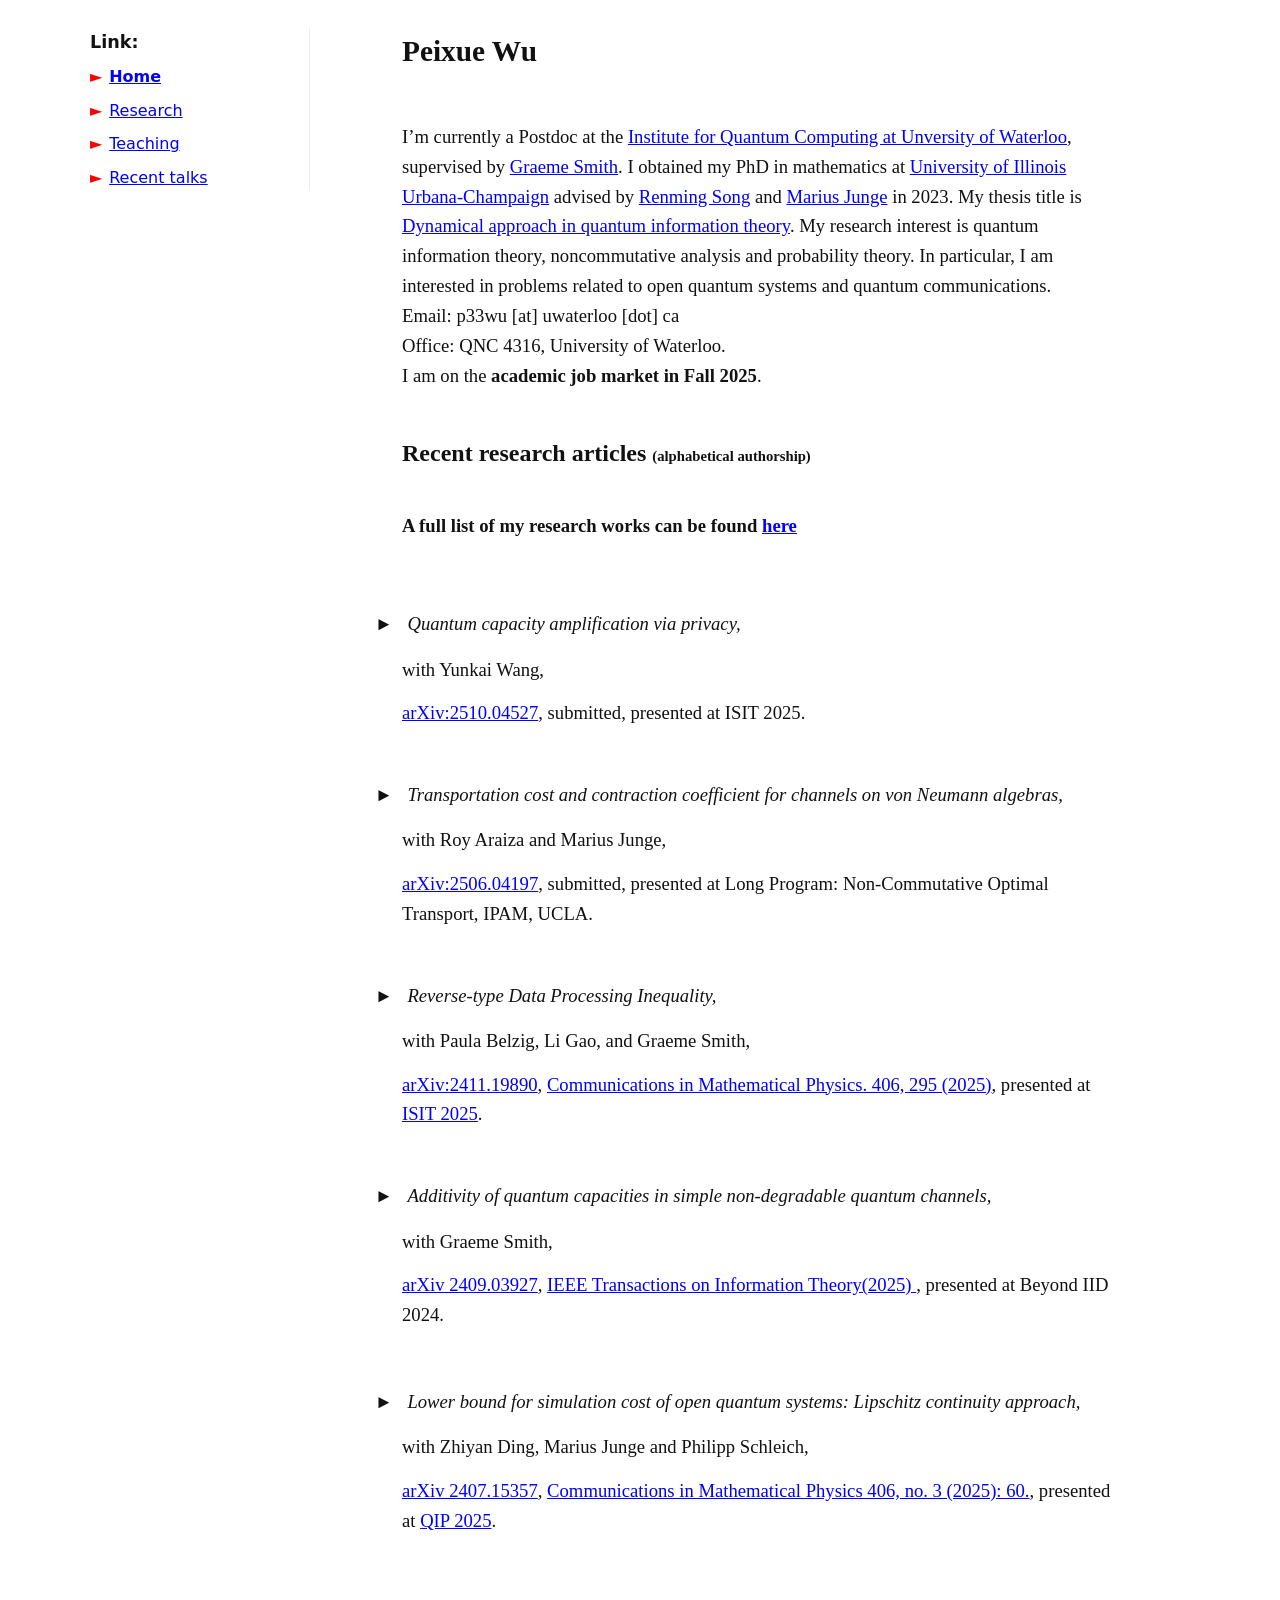
==== index.html @ dd828089 "index.html" ====
<!DOCTYPE html>
<html xmlns:v="urn:schemas-microsoft-com:vml" xmlns:o="urn:schemas-microsoft-com:office:office" xmlns:w="urn:schemas-microsoft-com:office:word" xmlns:m="http://schemas.microsoft.com/office/2004/12/omml" xmlns:mv="http://macVmlSchemaUri" xmlns="http://www.w3.org/TR/REC-html40">

<head>
    <meta charset="utf-8" />
    <meta name="viewport" content="width=device-width, initial-scale=1" />
    <meta name=Title content="">
    <meta name=Keywords content="">
    <meta http-equiv=Content-Type content="text/html; charset=macintosh">
    <meta name=ProgId content=Word.Document>
    <meta name=Generator content="Microsoft Word 15">
    <meta name=Originator content="Microsoft Word 15">
    <link rel=File-List href="index.fld/filelist.xml">
    <link rel=themeData href="index.fld/themedata.thmx">

    <!-- Layout/styles added to center content and add left sidebar -->
    <style>
      /* Reset-ish */
      html, body { height: 100%; }
      body { margin: 0; font: 16px/1.6 system-ui, -apple-system, Segoe UI, Roboto, Arial, "Helvetica Neue", Helvetica, "Noto Sans", sans-serif; color: #111; }

      /* --- New Page Layout --- */
      .layout {
        display: grid;
        grid-template-columns: 220px minmax(0, 1fr);
        gap: 24px;
        max-width: 1100px;        /* overall page width */
        margin: 0 auto;           /* centers the whole grid */
        padding: 28px 20px;       /* page padding */
      }

      /* Left sidebar */
      .sidebar { position: sticky; top: 20px; align-self: start; border-right: 1px solid #e8edf3; padding-right: 16px; }
      .sidebar .brand { font-weight: 700; font-size: 1.1rem; margin: 0 0 8px; }
      .sidebar nav ul { list-style: none; margin: 0; padding: 0; }
      .sidebar nav li + li { margin-top: 8px; }
      .sidebar a { text-decoration: none; color: #0b5bd3; }
      .sidebar a:hover { text-decoration: underline; }
      .sidebar a.active { font-weight: 600; }

      /* Centered, narrower reading column */
      .content { max-width: 720px; margin: 0 auto; }
      .content .WordSection1 { max-width: 100%; }
      .content p { margin: 0 0 0.85rem; }

      /* Optional: improve long lines inside Word-exported spans */
      .content span { word-break: normal; }

      /* Responsive: stack below 800px */
      @media (max-width: 800px) {
        .layout { grid-template-columns: 1fr; }
        .sidebar { position: static; border-right: 0; border-bottom: 1px solid #e8edf3; padding-bottom: 12px; margin-bottom: 16px; }
        .sidebar nav ul { display: flex; gap: 14px; flex-wrap: wrap; }
        .content { max-width: 100%; }
      }

      /* Keep your existing custom list arrow color if used */
      li:before { color: #ff0000; }
    </style>

    <!-- (All original Word-specific style blocks kept below) -->
    <!--[if gte mso 9]><xml>
     <o:DocumentProperties>
      <o:Author>Microsoft Office User</o:Author>
      <o:LastAuthor>Microsoft Office User</o:LastAuthor>
      <o:Revision>25</o:Revision>
      <o:TotalTime>80</o:TotalTime>
      <o:Created>2017-01-09T20:30:00Z</o:Created>
      <o:LastSaved>2020-07-17T23:19:00Z</o:LastSaved>
      <o:Pages>1</o:Pages>
      <o:Words>750</o:Words>
      <o:Characters>4280</o:Characters>
      <o:Lines>35</o:Lines>
      <o:Paragraphs>10</o:Paragraphs>
      <o:CharactersWithSpaces>5020</o:CharactersWithSpaces>
      <o:Version>15.0</o:Version>
     </o:DocumentProperties>
     <o:OfficeDocumentSettings>
      <o:AllowPNG/>
      <o:PixelsPerInch>96</o:PixelsPerInch>
     </o:OfficeDocumentSettings>
    </xml><![endif]-->

    <!-- Your original giant Word CSS block preserved (unchanged) -->
    <style>
        /* === BEGIN Word-generated styles (unchanged) === */
        @font-face {font-family:Arial; panose-1:2 11 6 4 2 2 2 2 2 4; mso-font-charset:0; mso-generic-font-family:auto; mso-font-pitch:variable; mso-font-signature:-536859905 -1073711037 9 0 511 0;}
        @font-face {font-family:"Courier New"; panose-1:2 7 3 9 2 2 5 2 4 4; mso-font-charset:0; mso-generic-font-family:auto; mso-font-pitch:variable; mso-font-signature:-536859905 -1073711037 9 0 511 0;}
        @font-face {font-family:Times; panose-1:2 0 5 0 0 0 0 0 0 0; mso-font-charset:0; mso-generic-font-family:auto; mso-font-pitch:variable; mso-font-signature:3 0 0 0 1 0;}
        @font-face {font-family:Wingdings; panose-1:5 0 0 0 0 0 0 0 0 0; mso-font-charset:2; mso-generic-font-family:auto; mso-font-pitch:variable; mso-font-signature:0 268435456 0 0 -2147483648 0;}
        @font-face {font-family:Verdana; panose-1:2 11 6 4 3 5 4 4 2 4; mso-font-charset:0; mso-generic-font-family:auto; mso-font-pitch:variable; mso-font-signature:-1593833729 1073750107 16 0 415 0;}
        @font-face {font-family:"Cambria Math"; panose-1:2 4 5 3 5 4 6 3 2 4; mso-font-charset:1; mso-generic-font-family:roman; mso-font-format:other; mso-font-pitch:variable; mso-font-signature:0 0 0 0 0 0;}
        @font-face {font-family:Calibri; panose-1:2 15 5 2 2 2 4 3 2 4; mso-font-charset:0; mso-generic-font-family:auto; mso-font-pitch:variable; mso-font-signature:-536870145 1073786111 1 0 415 0;}
        p.MsoNormal, li.MsoNormal, div.MsoNormal { mso-style-unhide:no; mso-style-qformat:yes; mso-style-parent:""; margin:0in; margin-bottom:.0001pt; mso-pagination:widow-orphan; font-size:12.0pt; font-family:Calibri; mso-ascii-font-family:Calibri; mso-ascii-theme-font:minor-latin; mso-fareast-font-family:Calibri; mso-fareast-theme-font:minor-latin; mso-hansi-font-family:Calibri; mso-hansi-theme-font:minor-latin; mso-bidi-font-family:"Times New Roman"; mso-bidi-theme-font:minor-bidi; }
        a:link, span.MsoHyperlink { mso-style-noshow:yes; mso-style-priority:99; color:blue; text-decoration:underline; text-underline:single; }
        a:visited, span.MsoHyperlinkFollowed { mso-style-noshow:yes; mso-style-priority:99; color:#954F72; mso-themecolor:followedhyperlink; text-decoration:underline; text-underline:single; }
        p.MsoListParagraph, li.MsoListParagraph, div.MsoListParagraph { mso-style-priority:34; mso-style-unhide:no; mso-style-qformat:yes; margin-top:0in; margin-right:0in; margin-bottom:0in; margin-left:.5in; margin-bottom:.0001pt; mso-add-space:auto; mso-pagination:widow-orphan; font-size:12.0pt; font-family:Calibri; mso-ascii-font-family:Calibri; mso-ascii-theme-font:minor-latin; mso-fareast-font-family:Calibri; mso-fareast-theme-font:minor-latin; mso-hansi-font-family:Calibri; mso-hansi-theme-font:minor-latin; mso-bidi-font-family:"Times New Roman"; mso-bidi-theme-font:minor-bidi; }
        span.apple-converted-space { mso-style-name:apple-converted-space; mso-style-unhide:no; }
        span.mi { mso-style-name:mi; mso-style-unhide:no; }
        span.GramE { mso-style-name:""; mso-gram-e:yes; }
        .MsoChpDefault { mso-style-type:export-only; mso-default-props:yes; font-size:10.0pt; mso-ansi-font-size:10.0pt; mso-bidi-font-size:10.0pt; font-family:Calibri; mso-ascii-font-family:Calibri; mso-ascii-theme-font:minor-latin; mso-fareast-font-family:Calibri; mso-fareast-theme-font:minor-latin; mso-hansi-font-family:Calibri; mso-hansi-theme-font:minor-latin; mso-bidi-font-family:"Times New Roman"; mso-bidi-theme-font:minor-bidi; }
        @page WordSection1 { size:8.5in 11.0in; margin:1.0in 1.0in 1.0in 1.0in; mso-header-margin:.5in; mso-footer-margin:.5in; mso-paper-source:0; }
        div.WordSection1 { page:WordSection1; }
        ol { margin-bottom:0in; }
        ul { margin-bottom:0in; }
        li:before { content: "►"; display: block; float: left; width: 1.2em; color: #ff0000; }
        /* === END Word-generated styles === */
    </style>

    <!-- Keep Word table styles for compatibility -->
    <!--[if gte mso 10]>
    <style>
      table.MsoNormalTable { mso-style-name:"Table Normal"; mso-tstyle-rowband-size:0; mso-tstyle-colband-size:0; mso-style-noshow:yes; mso-style-priority:99; mso-style-parent:""; mso-padding-alt:0in 5.4pt 0in 5.4pt; mso-para-margin:0in; mso-para-margin-bottom:.0001pt; mso-pagination:widow-orphan; font-size:10.0pt; font-family:Calibri; mso-ascii-font-family:Calibri; mso-ascii-theme-font:minor-latin; mso-hansi-font-family:Calibri; mso-hansi-theme-font:minor-latin; }
    </style>
    <![endif]-->
</head>

<body bgcolor=white lang=EN-US link=blue vlink="#954F72" style='tab-interval:.5in'>

  <div class="layout">
    <!-- Left navigation sidebar -->
    <aside class="sidebar">
      <div class="brand">Link:</div>
      <nav>
        <ul>
          <li><a class="active" href="#home">Home</a></li>
          <li><a href="./research.html">Research</a></li>
          <li><a href="./teaching.html">Teaching</a></li>
          <li><a href="./talks.html">Recent talks</a></li>
        </ul>
      </nav>
    </aside>

    <!-- Centered content column -->
    <main class="content">

      <!-- Anchor targets for sidebar links -->
      <a id="home"></a>

      <!-- === Original body content kept intact below === -->
      <div class=WordSection1>

        <p class=MsoNormal>
            <b style='mso-bidi-font-weight:normal'>
                <span style='font-size:22.0pt;font-family:Times'>
                    Peixue Wu
                    <o:p></o:p>
                </span>
            </b>
        </p>

        <p class=MsoNormal>
            <span style='font-size:22.0pt;font-family:Times'>
                <o:p>&nbsp;</o:p>
            </span>
        </p>
        
        <p class=MsoNormal>
            <span style='font-size:14.0pt;font-family:Times'>
            I’m currently a Postdoc at the <a href="https://uwaterloo.ca/institute-for-quantum-computing/">Institute for Quantum Computing at Unversity of Waterloo</a>, supervised by
            <a href="https://uwaterloo.ca/institute-for-quantum-computing/profiles/graeme-smith">Graeme Smith</a>. 
                
            I obtained my PhD in mathematics at <a href="https://illinois.edu">University of Illinois Urbana-Champaign</a> advised by <a href="https://rsong.web.illinois.edu/">Renming Song</a> and <a href="https://publish.illinois.edu/mjunge/">Marius Junge</a> in 2023. My thesis title is <a href="https://inspirehep.net/literature/2766011">Dynamical approach in quantum information theory</a>.
                
            My research interest is quantum information theory, noncommutative analysis and probability theory. In particular, I am interested in problems related to open quantum systems and quantum communications.
            <o:p></o:p>
            </span>
        </p>
        
        <p class=MsoNormal>
            <span style='font-size:14.0pt;font-family:Times'>
                Email:
                p33wu [at] uwaterloo [dot] ca
                <o:p></o:p>
            </span>
        </p>

        <p class=MsoNormal>
            <span style='font-size:14.0pt;font-family:Times'>
                Office:
                QNC 4316, University of Waterloo.
                <o:p></o:p>
            </span>
        </p>
         <p class=MsoNormal>
       <span style='font-size:14.0pt;font-family:Times'>
    I am on the <strong>academic job market in Fall 2025</strong>. 
       </span>
        </p>
        <p class=MsoListParagraphCxSpMiddle>
            <span style='font-size:14.0pt;font-family:
            "Times New Roman";mso-fareast-font-family:"Times New Roman"'>
                <o:p>&nbsp;</o:p>
            </span>
        </p>

        <a id="research"></a>
        <p class=MsoNormal>
            <b style='mso-bidi-font-weight:normal'>
                <span style='font-size:18.0pt;font-family:Times'>
                    Recent research articles <span style='font-size:11.0pt;font-family:"Times New Roman";mso-fareast-font-family:
                        "Times New Roman"'>
                    (alphabetical authorship) 
                    <o:p></o:p>
                </span>
            </b>
        </p>
          
          <p class=MsoNormal>
            <b style='mso-bidi-font-weight:normal'>
                <span style='font-size:18.0pt;font-family:Times'>
                    <o:p>&nbsp;</o:p>
                </span>
            </b>
        </p>
        
        <p class=MsoNormal>
            <b style='mso-bidi-font-weight:normal'>
                <span style='font-size:14.0pt;font-family:Times'>
                    A full list of my research works can be found <a href="research.html">here</a>
                    <o:p>&nbsp;</o:p>
                </span>
            </b>
        </p>
        

        <p class=MsoNormal>
            <b style='mso-bidi-font-weight:normal'>
                <span style='font-size:18.0pt;font-family:Times'>
                    <o:p>&nbsp;</o:p>
                </span>
            </b>
        </p>

        <p class=MsoNormal>
            <b style='mso-bidi-font-weight:normal'>
                <span style='font-size:14.0pt;font-family:Times'>
                    <o:p>&nbsp;</o:p>
                </span>
            </b>
        </p>
                      <p class=MsoListParagraphCxSpFirst style='text-indent:-.25in;mso-list:l5 level1 lfo1'>
            <span style='font-size:14.0pt;font-family:"Courier New";mso-fareast-font-family:"Courier New"'>
                <span style='mso-list:Ignore'>
                    ►
                    <span style='font:7.0pt "Times New Roman"'>&nbsp;&nbsp;
                    </span>
                </span>
            </span>
            <i style='mso-bidi-font-style:normal'>
                <span style='font-size:14.0pt;font-family:"Times New Roman";mso-fareast-font-family:
                "Times New Roman"'>
                Quantum capacity amplification via privacy, 
                    <o:p></o:p>
                </span>
            </i>
        </p>

        <p class=MsoListParagraphCxSpMiddle>
            <span style='font-size:14.0pt;font-family:
            "Times New Roman";mso-fareast-font-family:"Times New Roman"'>
                 with Yunkai Wang, 
                <o:p></o:p>
            </span>
        </p>

        
        
        <p class=MsoListParagraphCxSpMiddle>
            <span style='font-size:14.0pt;font-family:
            "Times New Roman";mso-fareast-font-family:"Times New Roman"'>
                <a href="https://arxiv.org/abs/2510.04527">arXiv:2510.04527</a>, submitted, presented at ISIT 2025.
                <o:p></o:p>
            </span>
        </p>

        <p class=MsoNormal>
            <b style='mso-bidi-font-weight:normal'>
                <span style='font-size:18.0pt;font-family:Times'>
                    <o:p>&nbsp;</o:p>
                </span>
            </b>
        </p>
            
           <p class=MsoListParagraphCxSpFirst style='text-indent:-.25in;mso-list:l5 level1 lfo1'>
            <span style='font-size:14.0pt;font-family:"Courier New";mso-fareast-font-family:"Courier New"'>
                <span style='mso-list:Ignore'>
                    ►
                    <span style='font:7.0pt "Times New Roman"'>&nbsp;&nbsp;
                    </span>
                </span>
            </span>
            <i style='mso-bidi-font-style:normal'>
                <span style='font-size:14.0pt;font-family:"Times New Roman";mso-fareast-font-family:
                "Times New Roman"'>
                Transportation cost and contraction coefficient for channels on von Neumann algebras, 
                    <o:p></o:p>
                </span>
            </i>
        </p>

        <p class=MsoListParagraphCxSpMiddle>
            <span style='font-size:14.0pt;font-family:
            "Times New Roman";mso-fareast-font-family:"Times New Roman"'>
                 with Roy Araiza and Marius Junge, 
                <o:p></o:p>
            </span>
        </p>

        
        
        <p class=MsoListParagraphCxSpMiddle>
            <span style='font-size:14.0pt;font-family:
            "Times New Roman";mso-fareast-font-family:"Times New Roman"'>
                <a href="https://arxiv.org/abs/2506.04197">arXiv:2506.04197</a>, submitted, presented at Long Program: Non-Commutative Optimal Transport, IPAM, UCLA.
                <o:p></o:p>
            </span>
        </p>

        <p class=MsoNormal>
            <b style='mso-bidi-font-weight:normal'>
                <span style='font-size:18.0pt;font-family:Times'>
                    <o:p>&nbsp;</o:p>
                </span>
            </b>
        </p>
        
         <p class=MsoListParagraphCxSpFirst style='text-indent:-.25in;mso-list:l5 level1 lfo1'>
            <span style='font-size:14.0pt;font-family:"Courier New";mso-fareast-font-family:"Courier New"'>
                <span style='mso-list:Ignore'>
                    ►
                    <span style='font:7.0pt "Times New Roman"'>&nbsp;&nbsp;
                    </span>
                </span>
            </span>
            <i style='mso-bidi-font-style:normal'>
                <span style='font-size:14.0pt;font-family:"Times New Roman";mso-fareast-font-family:
                "Times New Roman"'>
                Reverse-type Data Processing Inequality, 
                    <o:p></o:p>
                </span>
            </i>
        </p>

        <p class=MsoListParagraphCxSpMiddle>
            <span style='font-size:14.0pt;font-family:
            "Times New Roman";mso-fareast-font-family:"Times New Roman"'>
                 with Paula Belzig, Li Gao, and Graeme Smith,
                <o:p></o:p>
            </span>
        </p>

        
        
        <p class=MsoListParagraphCxSpMiddle>
            <span style='font-size:14.0pt;font-family:
            "Times New Roman";mso-fareast-font-family:"Times New Roman"'>
                <a href="https://arxiv.org/abs/2411.19890">arXiv:2411.19890</a>, <a href="https://doi.org/10.1007/s00220-025-05474-4">Communications in Mathematical Physics. 406, 295 (2025)</a>, presented at <a href="https://ieeexplore.ieee.org/abstract/document/11195448">ISIT 2025</a>.
                <o:p></o:p>
            </span>
        </p>
        
        <p class=MsoNormal>
            <b style='mso-bidi-font-weight:normal'>
                <span style='font-size:18.0pt;font-family:Times'>
                    <o:p>&nbsp;</o:p>
                </span>
            </b>
        </p>

        <p class=MsoListParagraphCxSpFirst style='text-indent:-.25in;mso-list:l5 level1 lfo1'>
            <span style='font-size:14.0pt;font-family:"Courier New";mso-fareast-font-family:"Courier New"'>
                <span style='mso-list:Ignore'>
                    ►
                    <span style='font:7.0pt "Times New Roman"'>&nbsp;&nbsp;
                    </span>
                </span>
            </span>
            <i style='mso-bidi-font-style:normal'>
                <span style='font-size:14.0pt;font-family:"Times New Roman";mso-fareast-font-family:
                "Times New Roman"'>
                    Additivity of quantum capacities in simple non-degradable quantum channels, 
                    <o:p></o:p>
                </span>
            </i>
        </p>

        <p class=MsoListParagraphCxSpMiddle>
            <span style='font-size:14.0pt;font-family:
            "Times New Roman";mso-fareast-font-family:"Times New Roman"'>
                with Graeme Smith, 
                <o:p></o:p>
            </span>
        </p>

        <p class=MsoListParagraphCxSpMiddle>
            <span style='font-size:14.0pt;font-family:
            "Times New Roman";mso-fareast-font-family:"Times New Roman"'>
                 <a href="http://arxiv.org/abs/2409.03927">arXiv 2409.03927</a>, <a href="https://ieeexplore.ieee.org/document/11053782#citations">IEEE Transactions on Information Theory(2025) </a>, presented at Beyond IID 2024.
            </span>
        </p>

        <p class=MsoListParagraphCxSpMiddle>
            <span style='font-size:14.0pt;font-family:
            "Times New Roman";mso-fareast-font-family:"Times New Roman"'>
                <o:p>&nbsp;</o:p>
            </span>
        </p>

        <p class=MsoListParagraphCxSpFirst style='text-indent:-.25in;mso-list:l5 level1 lfo1'>
            <span style='font-size:14.0pt;font-family:"Courier New";mso-fareast-font-family:"Courier New"'>
                <span style='mso-list:Ignore'>
                    ►
                    <span style='font:7.0pt "Times New Roman"'>&nbsp;&nbsp;
                    </span>
                </span>
            </span>
            <i style='mso-bidi-font-style:normal'>
                <span style='font-size:14.0pt;font-family:"Times New Roman";mso-fareast-font-family:
                "Times New Roman"'>
                    Lower bound for simulation cost of open quantum systems: Lipschitz continuity approach,
                    <o:p></o:p>
                </span>
            </i>
        </p>

        <p class=MsoListParagraphCxSpMiddle>
            <span style='font-size:14.0pt;font-family:
            "Times New Roman";mso-fareast-font-family:"Times New Roman"'>
                with Zhiyan Ding, Marius Junge and Philipp Schleich,
                <o:p></o:p>
            </span>
        </p>
        <p class=MsoListParagraphCxSpMiddle>
            <span style='font-size:14.0pt;font-family:
            "Times New Roman";mso-fareast-font-family:"Times New Roman"'>
                <a href="https://arxiv.org/abs/2407.15357">arXiv 2407.15357</a>, <a href="https://link.springer.com/article/10.1007/s00220-025-05240-6">Communications in Mathematical Physics 406, no. 3 (2025): 60.</a>, presented at <a href="https://www.youtube.com/watch?v=-vwqNKPWBtk">QIP 2025</a>.
                <o:p></o:p>
            </span>
        </p>


        <p class=MsoListParagraphCxSpMiddle>
            <span style='font-size:14.0pt;font-family:
            "Times New Roman";mso-fareast-font-family:"Times New Roman"'>
                <o:p>&nbsp;</o:p>
            </span>
        </p>

        <p class=MsoListParagraphCxSpMiddle>
            <span style='font-size:14.0pt;font-family:
            "Times New Roman";mso-fareast-font-family:"Times New Roman"'>
                <o:p>&nbsp;</o:p>
            </span>
        </p>
        
        <p class=MsoNormal>
            <b style='mso-bidi-font-weight:normal'>
                <span style='font-size:18.0pt;font-family:Times'>
                    <o:p>&nbsp;</o:p>
                </span>
            </b>
        </p>

       

      </div>
      <!-- === End original content === -->

    </main>
  </div>

</body>
</html>
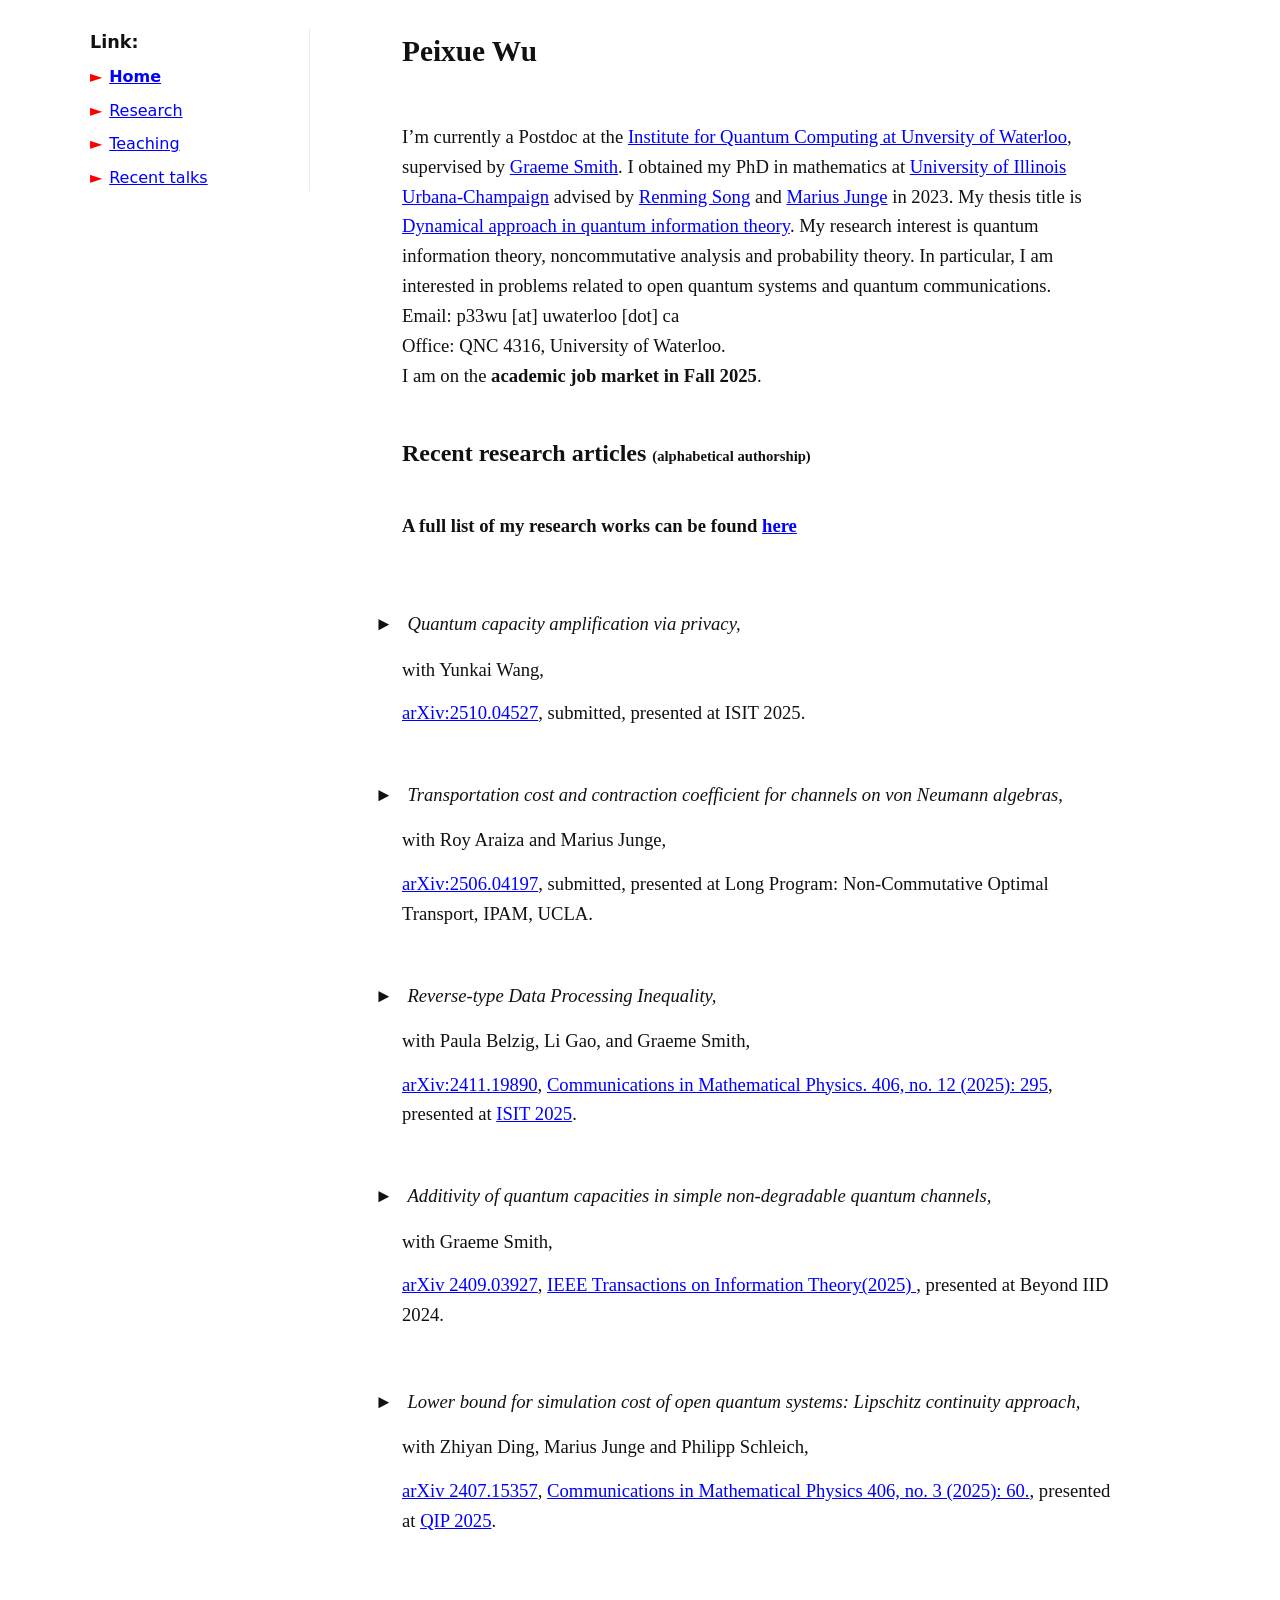
==== commit 21219e52: "index.html" ====
--- a/index.html
+++ b/index.html
@@ -355,7 +355,7 @@
         <p class=MsoListParagraphCxSpMiddle>
             <span style='font-size:14.0pt;font-family:
             "Times New Roman";mso-fareast-font-family:"Times New Roman"'>
-                <a href="https://arxiv.org/abs/2411.19890">arXiv:2411.19890</a>, <a href="https://doi.org/10.1007/s00220-025-05474-4">Communications in Mathematical Physics. 406, 295 (2025)</a>, presented at <a href="https://ieeexplore.ieee.org/abstract/document/11195448">ISIT 2025</a>.
+                <a href="https://arxiv.org/abs/2411.19890">arXiv:2411.19890</a>, <a href="https://doi.org/10.1007/s00220-025-05474-4">Communications in Mathematical Physics. 406, no. 12 (2025): 295</a>, presented at <a href="https://ieeexplore.ieee.org/abstract/document/11195448">ISIT 2025</a>.
                 <o:p></o:p>
             </span>
         </p>
@@ -484,3 +484,4 @@
 
 
 
+
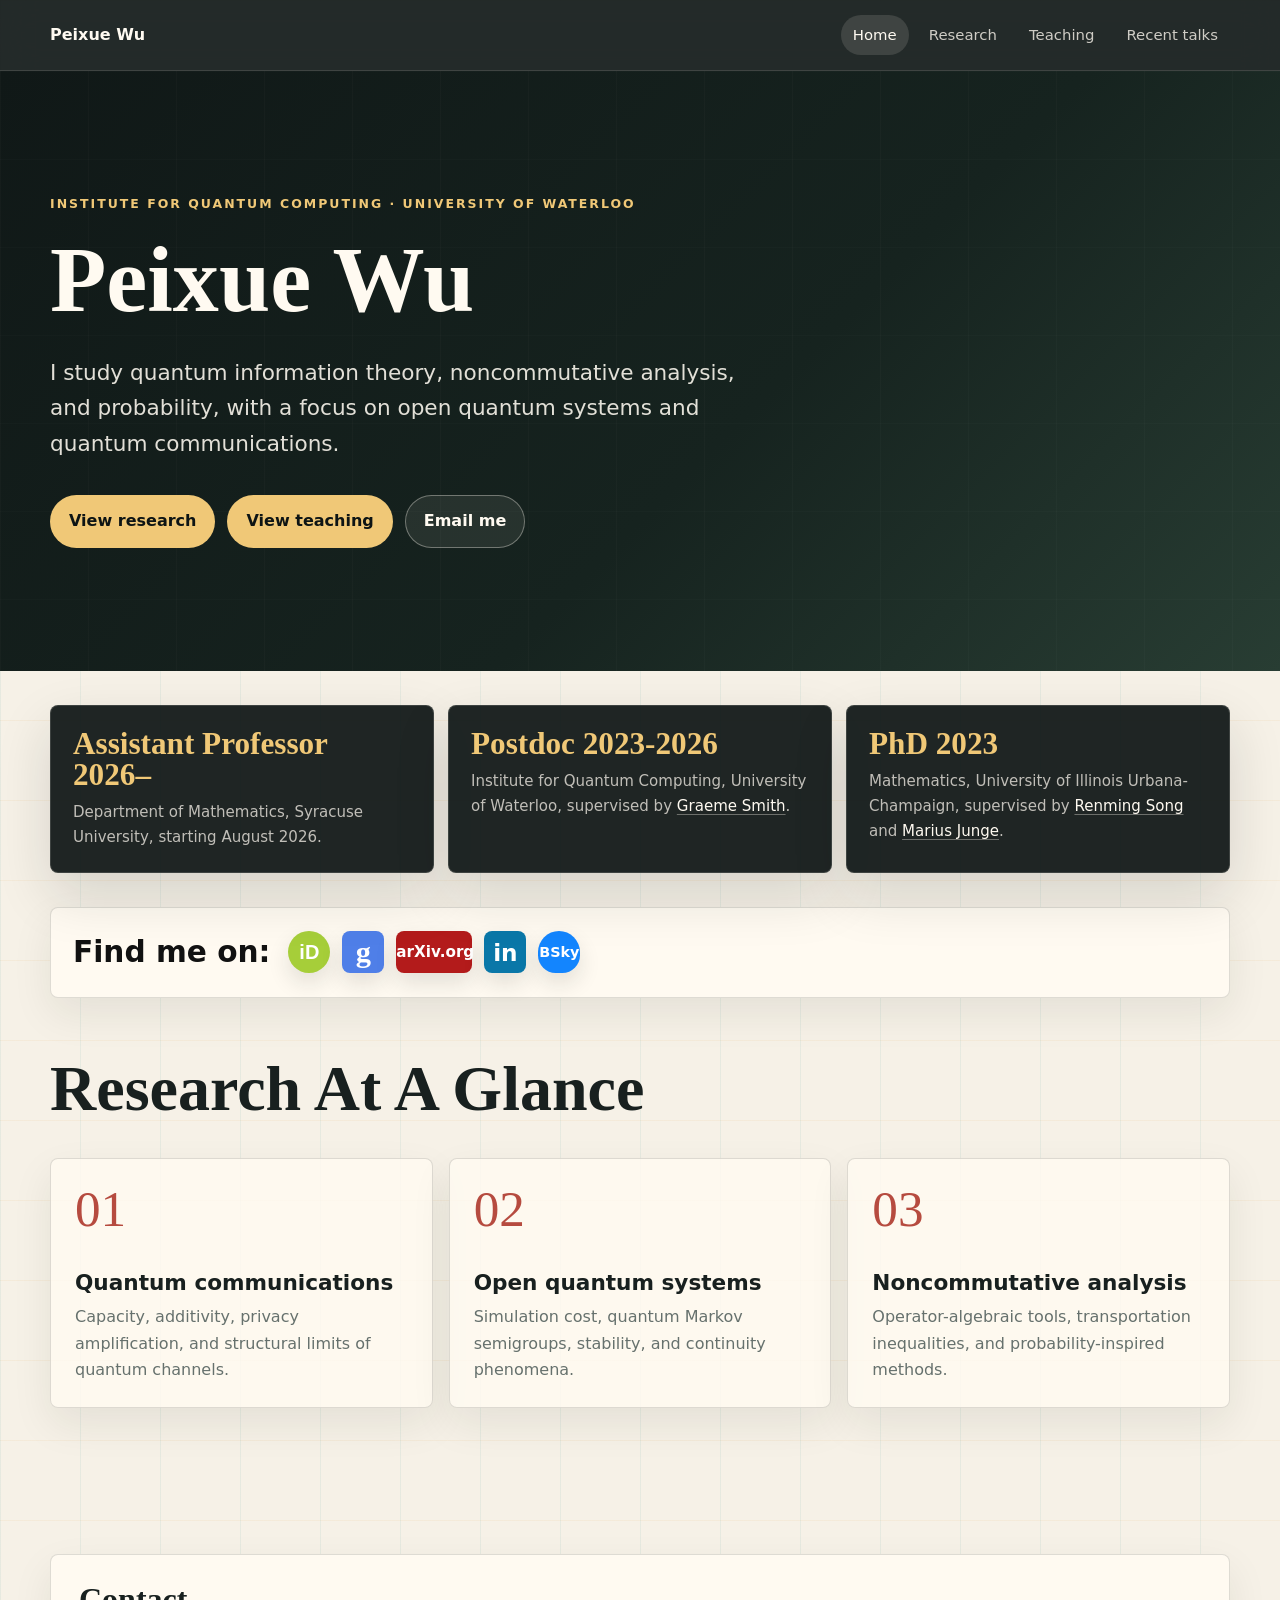
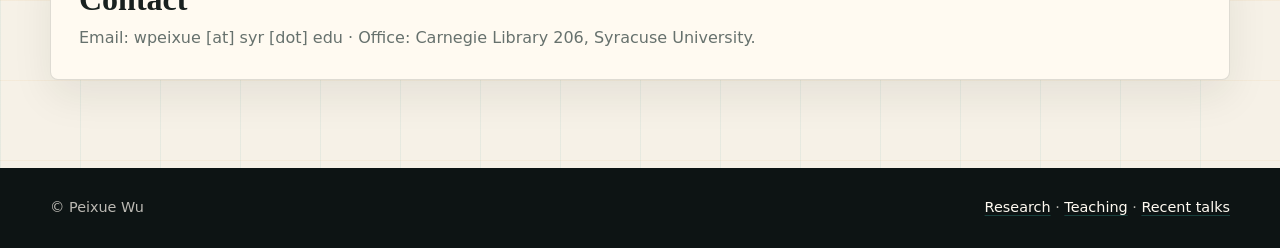
==== commit 812dcf2d: "Replace old homepage with redesigned site; archive old files in legacy/ - New site (index, research," ====
--- a/index.html
+++ b/index.html
@@ -1,487 +1,116 @@
-<!DOCTYPE html>
-<html xmlns:v="urn:schemas-microsoft-com:vml" xmlns:o="urn:schemas-microsoft-com:office:office" xmlns:w="urn:schemas-microsoft-com:office:word" xmlns:m="http://schemas.microsoft.com/office/2004/12/omml" xmlns:mv="http://macVmlSchemaUri" xmlns="http://www.w3.org/TR/REC-html40">
-
-<head>
-    <meta charset="utf-8" />
-    <meta name="viewport" content="width=device-width, initial-scale=1" />
-    <meta name=Title content="">
-    <meta name=Keywords content="">
-    <meta http-equiv=Content-Type content="text/html; charset=macintosh">
-    <meta name=ProgId content=Word.Document>
-    <meta name=Generator content="Microsoft Word 15">
-    <meta name=Originator content="Microsoft Word 15">
-    <link rel=File-List href="index.fld/filelist.xml">
-    <link rel=themeData href="index.fld/themedata.thmx">
-
-    <!-- Layout/styles added to center content and add left sidebar -->
-    <style>
-      /* Reset-ish */
-      html, body { height: 100%; }
-      body { margin: 0; font: 16px/1.6 system-ui, -apple-system, Segoe UI, Roboto, Arial, "Helvetica Neue", Helvetica, "Noto Sans", sans-serif; color: #111; }
-
-      /* --- New Page Layout --- */
-      .layout {
-        display: grid;
-        grid-template-columns: 220px minmax(0, 1fr);
-        gap: 24px;
-        max-width: 1100px;        /* overall page width */
-        margin: 0 auto;           /* centers the whole grid */
-        padding: 28px 20px;       /* page padding */
-      }
-
-      /* Left sidebar */
-      .sidebar { position: sticky; top: 20px; align-self: start; border-right: 1px solid #e8edf3; padding-right: 16px; }
-      .sidebar .brand { font-weight: 700; font-size: 1.1rem; margin: 0 0 8px; }
-      .sidebar nav ul { list-style: none; margin: 0; padding: 0; }
-      .sidebar nav li + li { margin-top: 8px; }
-      .sidebar a { text-decoration: none; color: #0b5bd3; }
-      .sidebar a:hover { text-decoration: underline; }
-      .sidebar a.active { font-weight: 600; }
-
-      /* Centered, narrower reading column */
-      .content { max-width: 720px; margin: 0 auto; }
-      .content .WordSection1 { max-width: 100%; }
-      .content p { margin: 0 0 0.85rem; }
-
-      /* Optional: improve long lines inside Word-exported spans */
-      .content span { word-break: normal; }
-
-      /* Responsive: stack below 800px */
-      @media (max-width: 800px) {
-        .layout { grid-template-columns: 1fr; }
-        .sidebar { position: static; border-right: 0; border-bottom: 1px solid #e8edf3; padding-bottom: 12px; margin-bottom: 16px; }
-        .sidebar nav ul { display: flex; gap: 14px; flex-wrap: wrap; }
-        .content { max-width: 100%; }
-      }
-
-      /* Keep your existing custom list arrow color if used */
-      li:before { color: #ff0000; }
-    </style>
-
-    <!-- (All original Word-specific style blocks kept below) -->
-    <!--[if gte mso 9]><xml>
-     <o:DocumentProperties>
-      <o:Author>Microsoft Office User</o:Author>
-      <o:LastAuthor>Microsoft Office User</o:LastAuthor>
-      <o:Revision>25</o:Revision>
-      <o:TotalTime>80</o:TotalTime>
-      <o:Created>2017-01-09T20:30:00Z</o:Created>
-      <o:LastSaved>2020-07-17T23:19:00Z</o:LastSaved>
-      <o:Pages>1</o:Pages>
-      <o:Words>750</o:Words>
-      <o:Characters>4280</o:Characters>
-      <o:Lines>35</o:Lines>
-      <o:Paragraphs>10</o:Paragraphs>
-      <o:CharactersWithSpaces>5020</o:CharactersWithSpaces>
-      <o:Version>15.0</o:Version>
-     </o:DocumentProperties>
-     <o:OfficeDocumentSettings>
-      <o:AllowPNG/>
-      <o:PixelsPerInch>96</o:PixelsPerInch>
-     </o:OfficeDocumentSettings>
-    </xml><![endif]-->
-
-    <!-- Your original giant Word CSS block preserved (unchanged) -->
-    <style>
-        /* === BEGIN Word-generated styles (unchanged) === */
-        @font-face {font-family:Arial; panose-1:2 11 6 4 2 2 2 2 2 4; mso-font-charset:0; mso-generic-font-family:auto; mso-font-pitch:variable; mso-font-signature:-536859905 -1073711037 9 0 511 0;}
-        @font-face {font-family:"Courier New"; panose-1:2 7 3 9 2 2 5 2 4 4; mso-font-charset:0; mso-generic-font-family:auto; mso-font-pitch:variable; mso-font-signature:-536859905 -1073711037 9 0 511 0;}
-        @font-face {font-family:Times; panose-1:2 0 5 0 0 0 0 0 0 0; mso-font-charset:0; mso-generic-font-family:auto; mso-font-pitch:variable; mso-font-signature:3 0 0 0 1 0;}
-        @font-face {font-family:Wingdings; panose-1:5 0 0 0 0 0 0 0 0 0; mso-font-charset:2; mso-generic-font-family:auto; mso-font-pitch:variable; mso-font-signature:0 268435456 0 0 -2147483648 0;}
-        @font-face {font-family:Verdana; panose-1:2 11 6 4 3 5 4 4 2 4; mso-font-charset:0; mso-generic-font-family:auto; mso-font-pitch:variable; mso-font-signature:-1593833729 1073750107 16 0 415 0;}
-        @font-face {font-family:"Cambria Math"; panose-1:2 4 5 3 5 4 6 3 2 4; mso-font-charset:1; mso-generic-font-family:roman; mso-font-format:other; mso-font-pitch:variable; mso-font-signature:0 0 0 0 0 0;}
-        @font-face {font-family:Calibri; panose-1:2 15 5 2 2 2 4 3 2 4; mso-font-charset:0; mso-generic-font-family:auto; mso-font-pitch:variable; mso-font-signature:-536870145 1073786111 1 0 415 0;}
-        p.MsoNormal, li.MsoNormal, div.MsoNormal { mso-style-unhide:no; mso-style-qformat:yes; mso-style-parent:""; margin:0in; margin-bottom:.0001pt; mso-pagination:widow-orphan; font-size:12.0pt; font-family:Calibri; mso-ascii-font-family:Calibri; mso-ascii-theme-font:minor-latin; mso-fareast-font-family:Calibri; mso-fareast-theme-font:minor-latin; mso-hansi-font-family:Calibri; mso-hansi-theme-font:minor-latin; mso-bidi-font-family:"Times New Roman"; mso-bidi-theme-font:minor-bidi; }
-        a:link, span.MsoHyperlink { mso-style-noshow:yes; mso-style-priority:99; color:blue; text-decoration:underline; text-underline:single; }
-        a:visited, span.MsoHyperlinkFollowed { mso-style-noshow:yes; mso-style-priority:99; color:#954F72; mso-themecolor:followedhyperlink; text-decoration:underline; text-underline:single; }
-        p.MsoListParagraph, li.MsoListParagraph, div.MsoListParagraph { mso-style-priority:34; mso-style-unhide:no; mso-style-qformat:yes; margin-top:0in; margin-right:0in; margin-bottom:0in; margin-left:.5in; margin-bottom:.0001pt; mso-add-space:auto; mso-pagination:widow-orphan; font-size:12.0pt; font-family:Calibri; mso-ascii-font-family:Calibri; mso-ascii-theme-font:minor-latin; mso-fareast-font-family:Calibri; mso-fareast-theme-font:minor-latin; mso-hansi-font-family:Calibri; mso-hansi-theme-font:minor-latin; mso-bidi-font-family:"Times New Roman"; mso-bidi-theme-font:minor-bidi; }
-        span.apple-converted-space { mso-style-name:apple-converted-space; mso-style-unhide:no; }
-        span.mi { mso-style-name:mi; mso-style-unhide:no; }
-        span.GramE { mso-style-name:""; mso-gram-e:yes; }
-        .MsoChpDefault { mso-style-type:export-only; mso-default-props:yes; font-size:10.0pt; mso-ansi-font-size:10.0pt; mso-bidi-font-size:10.0pt; font-family:Calibri; mso-ascii-font-family:Calibri; mso-ascii-theme-font:minor-latin; mso-fareast-font-family:Calibri; mso-fareast-theme-font:minor-latin; mso-hansi-font-family:Calibri; mso-hansi-theme-font:minor-latin; mso-bidi-font-family:"Times New Roman"; mso-bidi-theme-font:minor-bidi; }
-        @page WordSection1 { size:8.5in 11.0in; margin:1.0in 1.0in 1.0in 1.0in; mso-header-margin:.5in; mso-footer-margin:.5in; mso-paper-source:0; }
-        div.WordSection1 { page:WordSection1; }
-        ol { margin-bottom:0in; }
-        ul { margin-bottom:0in; }
-        li:before { content: "►"; display: block; float: left; width: 1.2em; color: #ff0000; }
-        /* === END Word-generated styles === */
-    </style>
-
-    <!-- Keep Word table styles for compatibility -->
-    <!--[if gte mso 10]>
-    <style>
-      table.MsoNormalTable { mso-style-name:"Table Normal"; mso-tstyle-rowband-size:0; mso-tstyle-colband-size:0; mso-style-noshow:yes; mso-style-priority:99; mso-style-parent:""; mso-padding-alt:0in 5.4pt 0in 5.4pt; mso-para-margin:0in; mso-para-margin-bottom:.0001pt; mso-pagination:widow-orphan; font-size:10.0pt; font-family:Calibri; mso-ascii-font-family:Calibri; mso-ascii-theme-font:minor-latin; mso-hansi-font-family:Calibri; mso-hansi-theme-font:minor-latin; }
-    </style>
-    <![endif]-->
-</head>
-
-<body bgcolor=white lang=EN-US link=blue vlink="#954F72" style='tab-interval:.5in'>
-
-  <div class="layout">
-    <!-- Left navigation sidebar -->
-    <aside class="sidebar">
-      <div class="brand">Link:</div>
-      <nav>
-        <ul>
-          <li><a class="active" href="#home">Home</a></li>
-          <li><a href="./research.html">Research</a></li>
-          <li><a href="./teaching.html">Teaching</a></li>
-          <li><a href="./talks.html">Recent talks</a></li>
-        </ul>
-      </nav>
-    </aside>
-
-    <!-- Centered content column -->
-    <main class="content">
-
-      <!-- Anchor targets for sidebar links -->
-      <a id="home"></a>
-
-      <!-- === Original body content kept intact below === -->
-      <div class=WordSection1>
-
-        <p class=MsoNormal>
-            <b style='mso-bidi-font-weight:normal'>
-                <span style='font-size:22.0pt;font-family:Times'>
-                    Peixue Wu
-                    <o:p></o:p>
-                </span>
-            </b>
-        </p>
-
-        <p class=MsoNormal>
-            <span style='font-size:22.0pt;font-family:Times'>
-                <o:p>&nbsp;</o:p>
-            </span>
-        </p>
-        
-        <p class=MsoNormal>
-            <span style='font-size:14.0pt;font-family:Times'>
-            I’m currently a Postdoc at the <a href="https://uwaterloo.ca/institute-for-quantum-computing/">Institute for Quantum Computing at Unversity of Waterloo</a>, supervised by
-            <a href="https://uwaterloo.ca/institute-for-quantum-computing/profiles/graeme-smith">Graeme Smith</a>. 
-                
-            I obtained my PhD in mathematics at <a href="https://illinois.edu">University of Illinois Urbana-Champaign</a> advised by <a href="https://rsong.web.illinois.edu/">Renming Song</a> and <a href="https://publish.illinois.edu/mjunge/">Marius Junge</a> in 2023. My thesis title is <a href="https://inspirehep.net/literature/2766011">Dynamical approach in quantum information theory</a>.
-                
-            My research interest is quantum information theory, noncommutative analysis and probability theory. In particular, I am interested in problems related to open quantum systems and quantum communications.
-            <o:p></o:p>
-            </span>
-        </p>
-        
-        <p class=MsoNormal>
-            <span style='font-size:14.0pt;font-family:Times'>
-                Email:
-                p33wu [at] uwaterloo [dot] ca
-                <o:p></o:p>
-            </span>
-        </p>
-
-        <p class=MsoNormal>
-            <span style='font-size:14.0pt;font-family:Times'>
-                Office:
-                QNC 4316, University of Waterloo.
-                <o:p></o:p>
-            </span>
-        </p>
-         <p class=MsoNormal>
-       <span style='font-size:14.0pt;font-family:Times'>
-    I am on the <strong>academic job market in Fall 2025</strong>. 
-       </span>
-        </p>
-        <p class=MsoListParagraphCxSpMiddle>
-            <span style='font-size:14.0pt;font-family:
-            "Times New Roman";mso-fareast-font-family:"Times New Roman"'>
-                <o:p>&nbsp;</o:p>
-            </span>
-        </p>
-
-        <a id="research"></a>
-        <p class=MsoNormal>
-            <b style='mso-bidi-font-weight:normal'>
-                <span style='font-size:18.0pt;font-family:Times'>
-                    Recent research articles <span style='font-size:11.0pt;font-family:"Times New Roman";mso-fareast-font-family:
-                        "Times New Roman"'>
-                    (alphabetical authorship) 
-                    <o:p></o:p>
-                </span>
-            </b>
-        </p>
-          
-          <p class=MsoNormal>
-            <b style='mso-bidi-font-weight:normal'>
-                <span style='font-size:18.0pt;font-family:Times'>
-                    <o:p>&nbsp;</o:p>
-                </span>
-            </b>
-        </p>
-        
-        <p class=MsoNormal>
-            <b style='mso-bidi-font-weight:normal'>
-                <span style='font-size:14.0pt;font-family:Times'>
-                    A full list of my research works can be found <a href="research.html">here</a>
-                    <o:p>&nbsp;</o:p>
-                </span>
-            </b>
-        </p>
-        
-
-        <p class=MsoNormal>
-            <b style='mso-bidi-font-weight:normal'>
-                <span style='font-size:18.0pt;font-family:Times'>
-                    <o:p>&nbsp;</o:p>
-                </span>
-            </b>
-        </p>
-
-        <p class=MsoNormal>
-            <b style='mso-bidi-font-weight:normal'>
-                <span style='font-size:14.0pt;font-family:Times'>
-                    <o:p>&nbsp;</o:p>
-                </span>
-            </b>
-        </p>
-                      <p class=MsoListParagraphCxSpFirst style='text-indent:-.25in;mso-list:l5 level1 lfo1'>
-            <span style='font-size:14.0pt;font-family:"Courier New";mso-fareast-font-family:"Courier New"'>
-                <span style='mso-list:Ignore'>
-                    ►
-                    <span style='font:7.0pt "Times New Roman"'>&nbsp;&nbsp;
-                    </span>
-                </span>
-            </span>
-            <i style='mso-bidi-font-style:normal'>
-                <span style='font-size:14.0pt;font-family:"Times New Roman";mso-fareast-font-family:
-                "Times New Roman"'>
-                Quantum capacity amplification via privacy, 
-                    <o:p></o:p>
-                </span>
-            </i>
-        </p>
-
-        <p class=MsoListParagraphCxSpMiddle>
-            <span style='font-size:14.0pt;font-family:
-            "Times New Roman";mso-fareast-font-family:"Times New Roman"'>
-                 with Yunkai Wang, 
-                <o:p></o:p>
-            </span>
-        </p>
-
-        
-        
-        <p class=MsoListParagraphCxSpMiddle>
-            <span style='font-size:14.0pt;font-family:
-            "Times New Roman";mso-fareast-font-family:"Times New Roman"'>
-                <a href="https://arxiv.org/abs/2510.04527">arXiv:2510.04527</a>, submitted, presented at ISIT 2025.
-                <o:p></o:p>
-            </span>
-        </p>
-
-        <p class=MsoNormal>
-            <b style='mso-bidi-font-weight:normal'>
-                <span style='font-size:18.0pt;font-family:Times'>
-                    <o:p>&nbsp;</o:p>
-                </span>
-            </b>
-        </p>
-            
-           <p class=MsoListParagraphCxSpFirst style='text-indent:-.25in;mso-list:l5 level1 lfo1'>
-            <span style='font-size:14.0pt;font-family:"Courier New";mso-fareast-font-family:"Courier New"'>
-                <span style='mso-list:Ignore'>
-                    ►
-                    <span style='font:7.0pt "Times New Roman"'>&nbsp;&nbsp;
-                    </span>
-                </span>
-            </span>
-            <i style='mso-bidi-font-style:normal'>
-                <span style='font-size:14.0pt;font-family:"Times New Roman";mso-fareast-font-family:
-                "Times New Roman"'>
-                Transportation cost and contraction coefficient for channels on von Neumann algebras, 
-                    <o:p></o:p>
-                </span>
-            </i>
-        </p>
-
-        <p class=MsoListParagraphCxSpMiddle>
-            <span style='font-size:14.0pt;font-family:
-            "Times New Roman";mso-fareast-font-family:"Times New Roman"'>
-                 with Roy Araiza and Marius Junge, 
-                <o:p></o:p>
-            </span>
-        </p>
-
-        
-        
-        <p class=MsoListParagraphCxSpMiddle>
-            <span style='font-size:14.0pt;font-family:
-            "Times New Roman";mso-fareast-font-family:"Times New Roman"'>
-                <a href="https://arxiv.org/abs/2506.04197">arXiv:2506.04197</a>, submitted, presented at Long Program: Non-Commutative Optimal Transport, IPAM, UCLA.
-                <o:p></o:p>
-            </span>
-        </p>
-
-        <p class=MsoNormal>
-            <b style='mso-bidi-font-weight:normal'>
-                <span style='font-size:18.0pt;font-family:Times'>
-                    <o:p>&nbsp;</o:p>
-                </span>
-            </b>
-        </p>
-        
-         <p class=MsoListParagraphCxSpFirst style='text-indent:-.25in;mso-list:l5 level1 lfo1'>
-            <span style='font-size:14.0pt;font-family:"Courier New";mso-fareast-font-family:"Courier New"'>
-                <span style='mso-list:Ignore'>
-                    ►
-                    <span style='font:7.0pt "Times New Roman"'>&nbsp;&nbsp;
-                    </span>
-                </span>
-            </span>
-            <i style='mso-bidi-font-style:normal'>
-                <span style='font-size:14.0pt;font-family:"Times New Roman";mso-fareast-font-family:
-                "Times New Roman"'>
-                Reverse-type Data Processing Inequality, 
-                    <o:p></o:p>
-                </span>
-            </i>
-        </p>
-
-        <p class=MsoListParagraphCxSpMiddle>
-            <span style='font-size:14.0pt;font-family:
-            "Times New Roman";mso-fareast-font-family:"Times New Roman"'>
-                 with Paula Belzig, Li Gao, and Graeme Smith,
-                <o:p></o:p>
-            </span>
-        </p>
-
-        
-        
-        <p class=MsoListParagraphCxSpMiddle>
-            <span style='font-size:14.0pt;font-family:
-            "Times New Roman";mso-fareast-font-family:"Times New Roman"'>
-                <a href="https://arxiv.org/abs/2411.19890">arXiv:2411.19890</a>, <a href="https://doi.org/10.1007/s00220-025-05474-4">Communications in Mathematical Physics. 406, no. 12 (2025): 295</a>, presented at <a href="https://ieeexplore.ieee.org/abstract/document/11195448">ISIT 2025</a>.
-                <o:p></o:p>
-            </span>
-        </p>
-        
-        <p class=MsoNormal>
-            <b style='mso-bidi-font-weight:normal'>
-                <span style='font-size:18.0pt;font-family:Times'>
-                    <o:p>&nbsp;</o:p>
-                </span>
-            </b>
-        </p>
-
-        <p class=MsoListParagraphCxSpFirst style='text-indent:-.25in;mso-list:l5 level1 lfo1'>
-            <span style='font-size:14.0pt;font-family:"Courier New";mso-fareast-font-family:"Courier New"'>
-                <span style='mso-list:Ignore'>
-                    ►
-                    <span style='font:7.0pt "Times New Roman"'>&nbsp;&nbsp;
-                    </span>
-                </span>
-            </span>
-            <i style='mso-bidi-font-style:normal'>
-                <span style='font-size:14.0pt;font-family:"Times New Roman";mso-fareast-font-family:
-                "Times New Roman"'>
-                    Additivity of quantum capacities in simple non-degradable quantum channels, 
-                    <o:p></o:p>
-                </span>
-            </i>
-        </p>
-
-        <p class=MsoListParagraphCxSpMiddle>
-            <span style='font-size:14.0pt;font-family:
-            "Times New Roman";mso-fareast-font-family:"Times New Roman"'>
-                with Graeme Smith, 
-                <o:p></o:p>
-            </span>
-        </p>
-
-        <p class=MsoListParagraphCxSpMiddle>
-            <span style='font-size:14.0pt;font-family:
-            "Times New Roman";mso-fareast-font-family:"Times New Roman"'>
-                 <a href="http://arxiv.org/abs/2409.03927">arXiv 2409.03927</a>, <a href="https://ieeexplore.ieee.org/document/11053782#citations">IEEE Transactions on Information Theory(2025) </a>, presented at Beyond IID 2024.
-            </span>
-        </p>
-
-        <p class=MsoListParagraphCxSpMiddle>
-            <span style='font-size:14.0pt;font-family:
-            "Times New Roman";mso-fareast-font-family:"Times New Roman"'>
-                <o:p>&nbsp;</o:p>
-            </span>
-        </p>
-
-        <p class=MsoListParagraphCxSpFirst style='text-indent:-.25in;mso-list:l5 level1 lfo1'>
-            <span style='font-size:14.0pt;font-family:"Courier New";mso-fareast-font-family:"Courier New"'>
-                <span style='mso-list:Ignore'>
-                    ►
-                    <span style='font:7.0pt "Times New Roman"'>&nbsp;&nbsp;
-                    </span>
-                </span>
-            </span>
-            <i style='mso-bidi-font-style:normal'>
-                <span style='font-size:14.0pt;font-family:"Times New Roman";mso-fareast-font-family:
-                "Times New Roman"'>
-                    Lower bound for simulation cost of open quantum systems: Lipschitz continuity approach,
-                    <o:p></o:p>
-                </span>
-            </i>
-        </p>
-
-        <p class=MsoListParagraphCxSpMiddle>
-            <span style='font-size:14.0pt;font-family:
-            "Times New Roman";mso-fareast-font-family:"Times New Roman"'>
-                with Zhiyan Ding, Marius Junge and Philipp Schleich,
-                <o:p></o:p>
-            </span>
-        </p>
-        <p class=MsoListParagraphCxSpMiddle>
-            <span style='font-size:14.0pt;font-family:
-            "Times New Roman";mso-fareast-font-family:"Times New Roman"'>
-                <a href="https://arxiv.org/abs/2407.15357">arXiv 2407.15357</a>, <a href="https://link.springer.com/article/10.1007/s00220-025-05240-6">Communications in Mathematical Physics 406, no. 3 (2025): 60.</a>, presented at <a href="https://www.youtube.com/watch?v=-vwqNKPWBtk">QIP 2025</a>.
-                <o:p></o:p>
-            </span>
-        </p>
-
-
-        <p class=MsoListParagraphCxSpMiddle>
-            <span style='font-size:14.0pt;font-family:
-            "Times New Roman";mso-fareast-font-family:"Times New Roman"'>
-                <o:p>&nbsp;</o:p>
-            </span>
-        </p>
-
-        <p class=MsoListParagraphCxSpMiddle>
-            <span style='font-size:14.0pt;font-family:
-            "Times New Roman";mso-fareast-font-family:"Times New Roman"'>
-                <o:p>&nbsp;</o:p>
-            </span>
-        </p>
-        
-        <p class=MsoNormal>
-            <b style='mso-bidi-font-weight:normal'>
-                <span style='font-size:18.0pt;font-family:Times'>
-                    <o:p>&nbsp;</o:p>
-                </span>
-            </b>
-        </p>
-
-       
-
-      </div>
-      <!-- === End original content === -->
-
-    </main>
-  </div>
-
-</body>
-</html>
-
-
-
-
-
-
-
-
-
-
-
-
-
+<!DOCTYPE html>
+<html lang="en">
+<head>
+  <meta charset="utf-8">
+  <meta name="viewport" content="width=device-width, initial-scale=1">
+  <meta name="description" content="Peixue Wu, assistant professor working in quantum information theory, noncommutative analysis, and probability theory.">
+  <title>Peixue Wu</title>
+  <link rel="stylesheet" href="assets/site.css">
+</head>
+<body>
+  <div class="site-shell">
+    <header class="topbar">
+      <nav class="nav" aria-label="Main navigation">
+        <a class="brand" href="index.html" aria-label="Peixue Wu home">
+          <strong>Peixue Wu</strong>
+        </a>
+        <div class="nav-links">
+          <a href="index.html" aria-current="page">Home</a>
+          <a href="research.html">Research</a>
+          <a href="teaching.html">Teaching</a>
+          <a href="talks.html">Recent talks</a>
+        </div>
+      </nav>
+    </header>
+
+    <main>
+      <section class="hero">
+        <div class="hero-inner">
+          <p class="eyebrow">Institute for Quantum Computing &middot; University of Waterloo</p>
+          <h1>Peixue Wu</h1>
+          <p class="hero-copy">
+            I study quantum information theory, noncommutative analysis, and probability, with a focus on open quantum systems and quantum communications.
+          </p>
+          <div class="hero-actions" aria-label="Primary links">
+            <a class="button primary" href="research.html">View research</a>
+            <a class="button primary" href="teaching.html">View teaching</a>
+            <a class="button secondary" href="mailto:wpeixue@syr.edu">Email me</a>
+          </div>
+        </div>
+      </section>
+
+      <section class="hero-stats" aria-label="Profile highlights">
+        <div class="stat-card">
+          <strong>Assistant Professor 2026&ndash;</strong>
+          <span>Department of Mathematics, Syracuse University, starting August 2026.</span>
+        </div>
+        <div class="stat-card">
+          <strong>Postdoc 2023-2026</strong>
+          <span>Institute for Quantum Computing, University of Waterloo, supervised by <a href="https://gsbsmith.ca/" target="_blank" rel="noopener">Graeme Smith</a>.</span>
+        </div>
+        <div class="stat-card">
+          <strong>PhD 2023</strong>
+          <span>Mathematics, University of Illinois Urbana-Champaign, supervised by <a href="https://rsong.web.illinois.edu/" target="_blank" rel="noopener">Renming Song</a> and <a href="https://publish.illinois.edu/mjunge/" target="_blank" rel="noopener">Marius Junge</a>.</span>
+        </div>
+      </section>
+
+      <section class="social-strip" aria-label="Find me online">
+        <p class="social-title">Find me on:</p>
+        <div class="social-icons">
+          <a class="social-icon orcid" href="https://orcid.org/0000-0001-7297-3045" target="_blank" rel="noopener" aria-label="ORCID">iD</a>
+          <a class="social-icon scholar" href="https://scholar.google.com/citations?hl=en&amp;user=bRUtKMoAAAAJ" target="_blank" rel="noopener" aria-label="Google Scholar">g</a>
+          <a class="social-icon arxiv" href="https://arxiv.org/search/?query=Wu%2C+Peixue&amp;searchtype=all&amp;abstracts=show&amp;order=-announced_date_first&amp;size=50" target="_blank" rel="noopener" aria-label="arXiv">arXiv.org</a>
+          <a class="social-icon linkedin" href="https://ca.linkedin.com/in/peixue-wu-660ab31a3" target="_blank" rel="noopener" aria-label="LinkedIn">in</a>
+          <a class="social-icon bluesky" href="https://bsky.app/profile/pxwu.bsky.social" target="_blank" rel="noopener" aria-label="Bluesky">BSky</a>
+        </div>
+      </section>
+
+      <section class="section tight">
+        <div class="section-header compact">
+          <h2>Research At A Glance</h2>
+        </div>
+
+        <div class="feature-grid">
+          <article class="feature-card">
+            <div class="number">01</div>
+            <div>
+              <h3>Quantum communications</h3>
+              <p>Capacity, additivity, privacy amplification, and structural limits of quantum channels.</p>
+            </div>
+          </article>
+          <article class="feature-card">
+            <div class="number">02</div>
+            <div>
+              <h3>Open quantum systems</h3>
+              <p>Simulation cost, quantum Markov semigroups, stability, and continuity phenomena.</p>
+            </div>
+          </article>
+          <article class="feature-card">
+            <div class="number">03</div>
+            <div>
+              <h3>Noncommutative analysis</h3>
+              <p>Operator-algebraic tools, transportation inequalities, and probability-inspired methods.</p>
+            </div>
+          </article>
+        </div>
+      </section>
+
+      <section class="section tight">
+        <div class="contact-panel">
+          <div>
+            <h2>Contact</h2>
+            <p>Email: wpeixue [at] syr [dot] edu &middot; Office: Carnegie Library 206, Syracuse University.</p>
+          </div>
+        </div>
+      </section>
+    </main>
+
+    <footer class="footer">
+      <div class="footer-inner">
+        <span>&copy; Peixue Wu</span>
+        <span><a href="research.html">Research</a> &middot; <a href="teaching.html">Teaching</a> &middot; <a href="talks.html">Recent talks</a></span>
+      </div>
+    </footer>
+  </div>
+</body>
+</html>
--- a/assets/site.css
+++ b/assets/site.css
@@ -0,0 +1,811 @@
+:root {
+  --ink: #18201f;
+  --muted: #66716d;
+  --paper: #f6f1e7;
+  --paper-soft: #fffaf1;
+  --night: #0d1414;
+  --teal: #2f928b;
+  --teal-dark: #17635f;
+  --gold: #d99b39;
+  --red: #b64b3f;
+  --line: rgba(24, 32, 31, 0.14);
+  --shadow: 0 22px 55px rgba(18, 27, 25, 0.14);
+}
+
+* {
+  box-sizing: border-box;
+}
+
+html {
+  scroll-behavior: smooth;
+}
+
+body {
+  margin: 0;
+  color: var(--ink);
+  background:
+    linear-gradient(90deg, rgba(47, 146, 139, 0.08) 1px, transparent 1px),
+    linear-gradient(180deg, rgba(217, 155, 57, 0.08) 1px, transparent 1px),
+    var(--paper);
+  background-size: 80px 80px;
+  font-family: Inter, ui-sans-serif, system-ui, -apple-system, BlinkMacSystemFont, "Segoe UI", Arial, sans-serif;
+  line-height: 1.65;
+}
+
+img {
+  max-width: 100%;
+  display: block;
+}
+
+a {
+  color: var(--teal-dark);
+  text-decoration-color: rgba(47, 146, 139, 0.35);
+  text-decoration-thickness: 0.08em;
+  text-underline-offset: 0.2em;
+}
+
+a:hover {
+  color: #0b4d4a;
+}
+
+.site-shell {
+  min-height: 100vh;
+}
+
+.topbar {
+  position: sticky;
+  top: 0;
+  z-index: 20;
+  color: #fffaf1;
+  background: rgba(13, 20, 20, 0.9);
+  border-bottom: 1px solid rgba(255, 250, 241, 0.12);
+  backdrop-filter: blur(16px);
+}
+
+.nav {
+  width: min(1180px, calc(100% - 40px));
+  margin: 0 auto;
+  min-height: 70px;
+  display: flex;
+  align-items: center;
+  justify-content: space-between;
+  gap: 24px;
+}
+
+.brand {
+  color: #fffaf1;
+  text-decoration: none;
+  display: inline-grid;
+  gap: 2px;
+  line-height: 1;
+}
+
+.brand strong {
+  font-size: 1rem;
+  letter-spacing: 0;
+}
+
+.nav-links {
+  display: flex;
+  align-items: center;
+  gap: 8px;
+  flex-wrap: wrap;
+  justify-content: flex-end;
+}
+
+.nav-links a {
+  color: rgba(255, 250, 241, 0.78);
+  text-decoration: none;
+  font-size: 0.93rem;
+  padding: 8px 12px;
+  border-radius: 999px;
+}
+
+.nav-links a:hover,
+.nav-links a[aria-current="page"] {
+  color: #fffaf1;
+  background: rgba(255, 250, 241, 0.12);
+}
+
+.hero {
+  position: relative;
+  min-height: 600px;
+  color: #fffaf1;
+  background: linear-gradient(135deg, #101817 0%, #16231f 58%, #283d33 100%);
+  display: grid;
+  align-items: center;
+  overflow: hidden;
+}
+
+.hero::before {
+  content: "";
+  position: absolute;
+  inset: 0;
+  pointer-events: none;
+  background:
+    linear-gradient(90deg, rgba(255, 250, 241, 0.05) 1px, transparent 1px),
+    linear-gradient(180deg, rgba(255, 250, 241, 0.04) 1px, transparent 1px);
+  background-size: 88px 88px;
+  opacity: 0.42;
+}
+
+.hero-inner {
+  position: relative;
+  z-index: 1;
+  width: min(1180px, calc(100% - 40px));
+  margin: 0 auto;
+  padding: 86px 0;
+}
+
+.eyebrow {
+  margin: 0 0 18px;
+  color: #f0c877;
+  font-size: 0.78rem;
+  font-weight: 800;
+  letter-spacing: 0.16em;
+  text-transform: uppercase;
+}
+
+h1,
+h2,
+h3 {
+  line-height: 1.04;
+  letter-spacing: 0;
+}
+
+.hero h1 {
+  max-width: none;
+  margin: 0;
+  font-family: Georgia, "Times New Roman", serif;
+  font-size: clamp(4rem, 7.2vw, 6.45rem);
+  font-weight: 700;
+  white-space: nowrap;
+}
+
+.hero-copy {
+  max-width: 720px;
+  margin: 26px 0 0;
+  color: rgba(255, 250, 241, 0.88);
+  font-size: clamp(1.08rem, 2vw, 1.35rem);
+}
+
+.hero-actions {
+  display: flex;
+  flex-wrap: wrap;
+  gap: 12px;
+  margin-top: 34px;
+}
+
+.button {
+  display: inline-flex;
+  align-items: center;
+  justify-content: center;
+  min-height: 46px;
+  padding: 12px 18px;
+  border: 1px solid transparent;
+  border-radius: 999px;
+  text-decoration: none;
+  font-weight: 800;
+}
+
+.button.primary {
+  color: #0d1414;
+  background: #f0c877;
+}
+
+.button.primary:hover {
+  color: #0d1414;
+  background: #ffd98a;
+}
+
+.button.secondary {
+  color: #fffaf1;
+  border-color: rgba(255, 250, 241, 0.35);
+  background: rgba(255, 250, 241, 0.08);
+}
+
+.button.secondary:hover {
+  color: #fffaf1;
+  background: rgba(255, 250, 241, 0.16);
+}
+
+.hero-stats {
+  width: min(1180px, calc(100% - 40px));
+  margin: 34px auto 0;
+  position: relative;
+  z-index: 2;
+  display: grid;
+  grid-template-columns: repeat(3, 1fr);
+  gap: 14px;
+}
+
+.stat-card {
+  min-height: 126px;
+  padding: 22px;
+  color: #fffaf1;
+  background: rgba(13, 20, 20, 0.92);
+  border: 1px solid rgba(255, 250, 241, 0.14);
+  border-radius: 8px;
+  box-shadow: var(--shadow);
+}
+
+.stat-card strong {
+  display: block;
+  color: #f0c877;
+  font-family: Georgia, "Times New Roman", serif;
+  font-size: 1.95rem;
+  line-height: 1;
+}
+
+.stat-card span {
+  display: block;
+  margin-top: 10px;
+  color: rgba(255, 250, 241, 0.72);
+  font-size: 0.94rem;
+}
+
+.stat-card a {
+  color: #fffaf1;
+  text-decoration-color: rgba(255, 250, 241, 0.35);
+}
+
+.social-strip {
+  width: min(1180px, calc(100% - 40px));
+  margin: 34px auto 0;
+  padding: 20px 22px;
+  display: flex;
+  align-items: center;
+  gap: 18px;
+  flex-wrap: wrap;
+  background: #fffaf1;
+  border: 1px solid var(--line);
+  border-radius: 8px;
+  box-shadow: 0 16px 40px rgba(24, 32, 31, 0.08);
+}
+
+.social-title {
+  margin: 0;
+  color: #111;
+  font-size: clamp(1.35rem, 3vw, 1.85rem);
+  font-weight: 800;
+}
+
+.social-icons {
+  display: flex;
+  align-items: center;
+  gap: 12px;
+  flex-wrap: wrap;
+}
+
+.social-icon {
+  width: 42px;
+  height: 42px;
+  display: inline-grid;
+  place-items: center;
+  color: #fff;
+  border-radius: 8px;
+  text-decoration: none;
+  font-weight: 900;
+  line-height: 1;
+  box-shadow: 0 10px 22px rgba(24, 32, 31, 0.12);
+}
+
+.social-icon:hover {
+  color: #fff;
+  transform: translateY(-1px);
+}
+
+.social-icon.orcid {
+  color: #fff;
+  background: #a6ce39;
+  border-radius: 50%;
+  font-size: 1.25rem;
+  font-family: Arial, sans-serif;
+}
+
+.social-icon.scholar {
+  background: #4f7fe8;
+  font-family: Georgia, "Times New Roman", serif;
+  font-size: 1.9rem;
+}
+
+.social-icon.arxiv {
+  width: 76px;
+  background: #b31b1b;
+  font-size: 0.95rem;
+}
+
+.social-icon.linkedin {
+  background: #0a77a8;
+  font-size: 1.45rem;
+}
+
+.social-icon.bluesky {
+  background: #1385fe;
+  border-radius: 50% 50% 42% 42%;
+  font-size: 0.9rem;
+  letter-spacing: 0;
+}
+
+.section {
+  width: min(1180px, calc(100% - 40px));
+  margin: 0 auto;
+  padding: 88px 0;
+}
+
+.section.tight {
+  padding-top: 58px;
+}
+
+.section-header {
+  display: grid;
+  grid-template-columns: minmax(0, 0.85fr) minmax(260px, 0.55fr);
+  gap: 46px;
+  align-items: end;
+  margin-bottom: 36px;
+}
+
+.section-header.compact {
+  grid-template-columns: 1fr;
+}
+
+.section-header h2,
+.page-title h1 {
+  margin: 0;
+  font-family: Georgia, "Times New Roman", serif;
+  font-size: clamp(2.4rem, 5vw, 4.8rem);
+}
+
+.section-header p,
+.page-title p {
+  margin: 0;
+  color: var(--muted);
+  font-size: 1.05rem;
+}
+
+.page-title .authorship-note {
+  margin-top: 10px;
+  font-size: 0.95rem;
+}
+
+.feature-grid {
+  display: grid;
+  grid-template-columns: repeat(3, 1fr);
+  gap: 16px;
+}
+
+.feature-card,
+.publication,
+.course,
+.talk-item,
+.contact-panel {
+  background: rgba(255, 250, 241, 0.82);
+  border: 1px solid var(--line);
+  border-radius: 8px;
+  box-shadow: 0 16px 40px rgba(24, 32, 31, 0.08);
+}
+
+.feature-card {
+  min-height: 250px;
+  padding: 24px;
+  display: flex;
+  flex-direction: column;
+  justify-content: space-between;
+}
+
+.feature-card .number {
+  color: var(--red);
+  font-family: Georgia, "Times New Roman", serif;
+  font-size: 3.2rem;
+  line-height: 1;
+}
+
+.feature-card h3,
+.publication h2,
+.course h2 {
+  margin: 18px 0 10px;
+  font-size: 1.35rem;
+}
+
+.feature-card p,
+.publication p,
+.course p,
+.talk-item p {
+  margin: 0;
+  color: var(--muted);
+}
+
+.split-band {
+  background: var(--night);
+  color: #fffaf1;
+  margin: 20px 0;
+}
+
+.split-band .section {
+  display: grid;
+  grid-template-columns: 0.8fr 1fr;
+  gap: 54px;
+  align-items: center;
+}
+
+.split-band h2 {
+  margin: 0;
+  color: #fffaf1;
+  font-family: Georgia, "Times New Roman", serif;
+  font-size: clamp(2.2rem, 4vw, 4rem);
+}
+
+.split-band p {
+  margin: 18px 0 0;
+  color: rgba(255, 250, 241, 0.72);
+}
+
+.split-band a {
+  color: #fffaf1;
+}
+
+.research-banner {
+  padding: 34px;
+  color: #fffaf1;
+  background: var(--night);
+  border: 1px solid rgba(255, 250, 241, 0.12);
+  border-radius: 8px;
+  box-shadow: var(--shadow);
+  display: grid;
+  grid-template-columns: 0.8fr 1fr;
+  gap: 44px;
+  align-items: center;
+}
+
+.research-banner-compact {
+  grid-template-columns: 1fr;
+}
+
+.research-banner h2 {
+  margin: 0;
+  color: #fffaf1;
+  font-family: Georgia, "Times New Roman", serif;
+  font-size: clamp(2.2rem, 4vw, 4rem);
+}
+
+.research-banner p {
+  margin: 12px 0 0;
+  color: rgba(255, 250, 241, 0.72);
+}
+
+.research-banner a {
+  color: #fffaf1;
+}
+
+.research-list {
+  display: grid;
+  gap: 14px;
+}
+
+.research-stack {
+  display: grid;
+  gap: 48px;
+}
+
+.research-group {
+  display: grid;
+  gap: 18px;
+}
+
+.research-heading {
+  display: flex;
+  align-items: end;
+  justify-content: space-between;
+  gap: 20px;
+  flex-wrap: wrap;
+}
+
+.research-heading h2 {
+  margin: 0;
+  font-family: Georgia, "Times New Roman", serif;
+  font-size: clamp(2rem, 4vw, 3.4rem);
+}
+
+.research-heading p {
+  max-width: 520px;
+  margin: 0;
+  color: var(--muted);
+}
+
+.publication {
+  display: grid;
+  grid-template-columns: 72px minmax(0, 1fr);
+  gap: 20px;
+  padding: 22px;
+}
+
+.publication.research-paper {
+  gap: 18px;
+  padding: 18px 20px;
+  align-items: start;
+}
+
+.publication.research-paper h2 {
+  margin-bottom: 8px;
+}
+
+.publication.research-paper .pub-meta {
+  margin-top: 7px;
+}
+
+.pub-index {
+  width: 56px;
+  height: 56px;
+  display: grid;
+  place-items: center;
+  color: #fffaf1;
+  background: var(--teal-dark);
+  border-radius: 50%;
+  font-family: Georgia, "Times New Roman", serif;
+  font-weight: 700;
+}
+
+.research-paper .pub-index {
+  width: 50px;
+  height: 50px;
+  font-size: 0.96rem;
+}
+
+.pub-index.term-index {
+  width: 86px;
+  padding: 0 10px;
+  border-radius: 999px;
+  font-family: Inter, ui-sans-serif, system-ui, -apple-system, BlinkMacSystemFont, "Segoe UI", Arial, sans-serif;
+  font-size: 0.78rem;
+  font-weight: 800;
+  line-height: 1.15;
+  text-align: center;
+}
+
+.publication h2 {
+  margin-top: 0;
+}
+
+.pub-meta {
+  margin-top: 10px;
+  color: var(--muted);
+  font-size: 0.95rem;
+}
+
+.tag-row {
+  display: flex;
+  flex-wrap: wrap;
+  gap: 8px;
+  margin-top: 14px;
+}
+
+.tag {
+  display: inline-flex;
+  align-items: center;
+  min-height: 28px;
+  padding: 4px 10px;
+  color: #5a3d12;
+  background: rgba(217, 155, 57, 0.18);
+  border: 1px solid rgba(217, 155, 57, 0.38);
+  border-radius: 999px;
+  font-size: 0.82rem;
+  font-weight: 800;
+}
+
+.view-more {
+  justify-self: end;
+  min-height: 44px;
+  padding: 10px 18px;
+  color: #fffaf1;
+  background: var(--night);
+  border: 0;
+  border-radius: 999px;
+  font: inherit;
+  font-weight: 800;
+  cursor: pointer;
+}
+
+.view-more:hover {
+  background: #263432;
+}
+
+.view-more[hidden],
+.is-hidden {
+  display: none;
+}
+
+.page-hero {
+  color: #fffaf1;
+  background: linear-gradient(135deg, #101817 0%, #172521 62%, #304235 100%);
+}
+
+.page-title {
+  width: min(1180px, calc(100% - 40px));
+  margin: 0 auto;
+  padding: 104px 0 84px;
+}
+
+.page-title p {
+  max-width: 760px;
+  color: rgba(255, 250, 241, 0.76);
+  margin-top: 20px;
+}
+
+.two-column {
+  display: grid;
+  grid-template-columns: 0.74fr 1fr;
+  gap: 32px;
+  align-items: start;
+}
+
+.sidebar-panel {
+  position: sticky;
+  top: 104px;
+  padding: 26px;
+  color: #fffaf1;
+  background: var(--night);
+  border-radius: 8px;
+}
+
+.sidebar-panel h2 {
+  margin: 0;
+  font-family: Georgia, "Times New Roman", serif;
+  font-size: 2rem;
+}
+
+.sidebar-panel p {
+  margin: 18px 0 0;
+  color: rgba(255, 250, 241, 0.7);
+}
+
+.sidebar-panel a {
+  color: #fffaf1;
+}
+
+.course-list,
+.talk-list {
+  display: grid;
+  gap: 14px;
+}
+
+.course,
+.talk-item {
+  padding: 22px;
+}
+
+.course h2,
+.talk-item h2 {
+  margin: 0 0 10px;
+  font-size: 1.25rem;
+}
+
+.talk-item {
+  border-left: 5px solid var(--teal);
+}
+
+.contact-panel {
+  display: grid;
+  grid-template-columns: 1fr auto;
+  gap: 24px;
+  align-items: center;
+  padding: 28px;
+  background: #fffaf1;
+}
+
+.contact-panel h2 {
+  margin: 0;
+  font-family: Georgia, "Times New Roman", serif;
+  font-size: 2rem;
+}
+
+.contact-panel p {
+  margin: 8px 0 0;
+  color: var(--muted);
+}
+
+.footer {
+  color: rgba(255, 250, 241, 0.72);
+  background: var(--night);
+}
+
+.footer-inner {
+  width: min(1180px, calc(100% - 40px));
+  margin: 0 auto;
+  padding: 28px 0;
+  display: flex;
+  justify-content: space-between;
+  gap: 20px;
+  flex-wrap: wrap;
+  font-size: 0.9rem;
+}
+
+.footer a {
+  color: #fffaf1;
+}
+
+@media (max-width: 880px) {
+  .nav {
+    align-items: flex-start;
+    flex-direction: column;
+    padding: 14px 0;
+  }
+
+  .nav-links {
+    justify-content: flex-start;
+  }
+
+  .hero {
+    min-height: 560px;
+  }
+
+  .hero-inner,
+  .page-title {
+    padding-top: 74px;
+  }
+
+  .hero-stats,
+  .social-strip,
+  .feature-grid,
+  .section-header,
+  .split-band .section,
+  .research-banner,
+  .two-column,
+  .contact-panel {
+    grid-template-columns: 1fr;
+  }
+
+  .hero-stats {
+    margin-top: 24px;
+  }
+
+  .social-strip {
+    align-items: flex-start;
+    flex-direction: column;
+  }
+
+  .section {
+    padding: 62px 0;
+  }
+
+  .sidebar-panel {
+    position: static;
+  }
+}
+
+@media (max-width: 560px) {
+  .nav,
+  .hero-inner,
+  .hero-stats,
+  .section,
+  .page-title,
+  .footer-inner {
+    width: min(100% - 28px, 1180px);
+  }
+
+  .nav-links a {
+    padding: 7px 9px;
+  }
+
+  .hero h1 {
+    font-size: clamp(3rem, 15vw, 4.2rem);
+  }
+
+  .publication {
+    grid-template-columns: 1fr;
+  }
+
+  .pub-index {
+    width: 48px;
+    height: 48px;
+  }
+
+  .pub-index.term-index {
+    width: fit-content;
+    min-width: 72px;
+    height: 40px;
+  }
+
+  .contact-panel {
+    padding: 22px;
+  }
+}
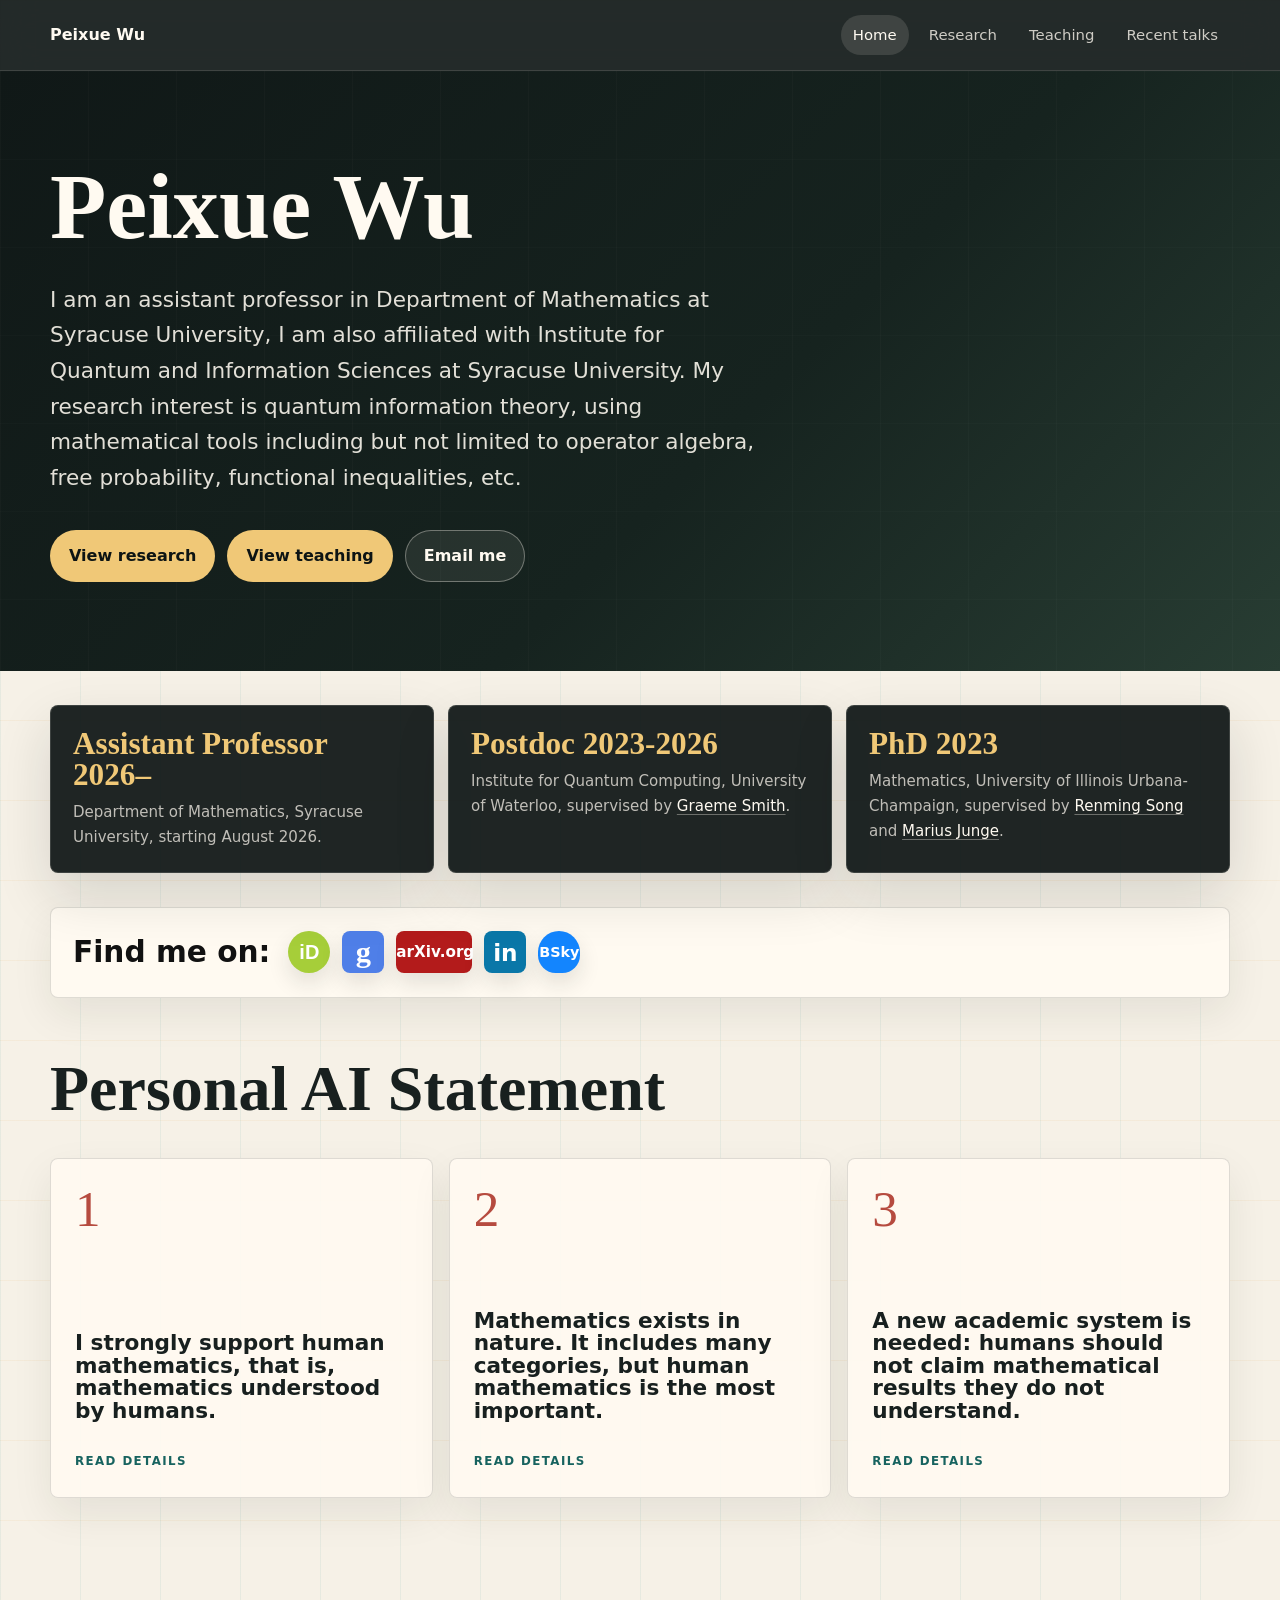
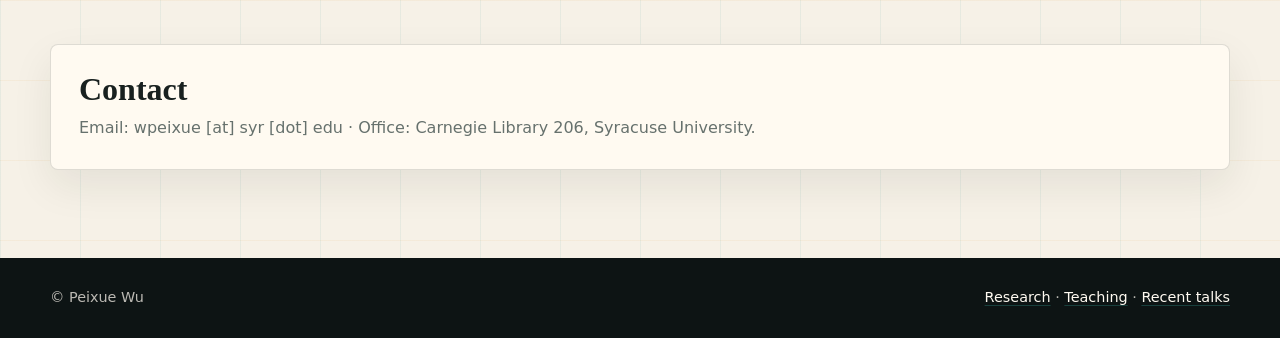
==== commit d18f686a: "Update homepage and Personal AI Statement" ====
--- a/index.html
+++ b/index.html
@@ -5,7 +5,8 @@
   <meta name="viewport" content="width=device-width, initial-scale=1">
   <meta name="description" content="Peixue Wu, assistant professor working in quantum information theory, noncommutative analysis, and probability theory.">
   <title>Peixue Wu</title>
-  <link rel="stylesheet" href="assets/site.css">
+  <link rel="stylesheet" href="assets/site.css?v=20260826-2">
+  <script src="assets/site.js?v=20260826-2" defer></script>
 </head>
 <body>
   <div class="site-shell">
@@ -26,10 +27,9 @@
     <main>
       <section class="hero">
         <div class="hero-inner">
-          <p class="eyebrow">Institute for Quantum Computing &middot; University of Waterloo</p>
           <h1>Peixue Wu</h1>
           <p class="hero-copy">
-            I study quantum information theory, noncommutative analysis, and probability, with a focus on open quantum systems and quantum communications.
+            I am an assistant professor in Department of Mathematics at Syracuse University, I am also affiliated with Institute for Quantum and Information Sciences at Syracuse University. My research interest is quantum information theory, using mathematical tools including but not limited to operator algebra, free probability, functional inequalities, etc.
           </p>
           <div class="hero-actions" aria-label="Primary links">
             <a class="button primary" href="research.html">View research</a>
@@ -67,29 +67,56 @@
 
       <section class="section tight">
         <div class="section-header compact">
-          <h2>Research At A Glance</h2>
+          <h2>Personal AI Statement</h2>
         </div>
 
-        <div class="feature-grid">
-          <article class="feature-card">
-            <div class="number">01</div>
-            <div>
-              <h3>Quantum communications</h3>
-              <p>Capacity, additivity, privacy amplification, and structural limits of quantum channels.</p>
+        <div class="feature-grid" aria-label="Personal AI statements">
+          <article class="feature-card flip-card" role="button" tabindex="0" aria-pressed="false">
+            <div class="flip-card-inner">
+              <div class="flip-card-face flip-card-front">
+                <div class="number">1</div>
+                <div>
+                  <h3>I strongly support human mathematics, that is, mathematics understood by humans.</h3>
+                  <span class="flip-prompt">Read details</span>
+                </div>
+              </div>
+              <div class="flip-card-face flip-card-back" aria-hidden="true">
+                <span class="back-label">Details</span>
+                <p>Human mathematicians should play the dominant role in socializing mathematics, even if AI becomes better at solving mathematical problems.</p>
+                <span class="flip-prompt">Back to statement</span>
+              </div>
             </div>
           </article>
-          <article class="feature-card">
-            <div class="number">02</div>
-            <div>
-              <h3>Open quantum systems</h3>
-              <p>Simulation cost, quantum Markov semigroups, stability, and continuity phenomena.</p>
+          <article class="feature-card flip-card" role="button" tabindex="0" aria-pressed="false">
+            <div class="flip-card-inner">
+              <div class="flip-card-face flip-card-front">
+                <div class="number">2</div>
+                <div>
+                  <h3>Mathematics exists in nature. It includes many categories, but human mathematics is the most important.</h3>
+                  <span class="flip-prompt">Read details</span>
+                </div>
+              </div>
+              <div class="flip-card-face flip-card-back" aria-hidden="true">
+                <span class="back-label">Details</span>
+                <p>Other categories include, but are not limited to, mathematics generated by large language models and Lean-verified mathematics. Mathematics becomes human mathematics only after it is understood by humans.</p>
+                <span class="flip-prompt">Back to statement</span>
+              </div>
             </div>
           </article>
-          <article class="feature-card">
-            <div class="number">03</div>
-            <div>
-              <h3>Noncommutative analysis</h3>
-              <p>Operator-algebraic tools, transportation inequalities, and probability-inspired methods.</p>
+          <article class="feature-card flip-card" role="button" tabindex="0" aria-pressed="false">
+            <div class="flip-card-inner">
+              <div class="flip-card-face flip-card-front">
+                <div class="number">3</div>
+                <div>
+                  <h3>A new academic system is needed: humans should not claim mathematical results they do not understand.</h3>
+                  <span class="flip-prompt">Read details</span>
+                </div>
+              </div>
+              <div class="flip-card-face flip-card-back" aria-hidden="true">
+                <span class="back-label">Details</span>
+                <p>The current system rewards people for stronger publications, but this system will not work when AI can directly produce strong mathematical results. We should reward humans who understand, communicate, and socialize mathematics.</p>
+                <span class="flip-prompt">Back to statement</span>
+              </div>
             </div>
           </article>
         </div>
--- a/assets/site.css
+++ b/assets/site.css
@@ -415,6 +415,93 @@
   color: var(--muted);
 }
 
+.flip-card {
+  min-height: 340px;
+  padding: 0;
+  background: transparent;
+  border: 0;
+  box-shadow: none;
+  cursor: pointer;
+  outline: none;
+  perspective: 1200px;
+}
+
+.flip-card-inner {
+  position: relative;
+  min-height: 340px;
+  height: 100%;
+  transform-style: preserve-3d;
+  transition: transform 600ms cubic-bezier(0.2, 0.75, 0.25, 1);
+}
+
+.flip-card.is-flipped .flip-card-inner {
+  transform: rotateY(180deg);
+}
+
+.flip-card-face {
+  position: absolute;
+  inset: 0;
+  padding: 24px;
+  display: flex;
+  flex-direction: column;
+  justify-content: space-between;
+  overflow: auto;
+  background: rgba(255, 250, 241, 0.92);
+  border: 1px solid var(--line);
+  border-radius: 8px;
+  box-shadow: 0 16px 40px rgba(24, 32, 31, 0.08);
+  backface-visibility: hidden;
+  -webkit-backface-visibility: hidden;
+}
+
+.flip-card-back {
+  color: #fffaf1;
+  background: linear-gradient(145deg, #14201e, #243a33);
+  border-color: rgba(255, 250, 241, 0.15);
+  transform: rotateY(180deg);
+}
+
+.flip-card-back p {
+  color: rgba(255, 250, 241, 0.84);
+  font-size: 1.02rem;
+}
+
+.flip-card:hover .flip-card-face,
+.flip-card:focus-visible .flip-card-face {
+  border-color: rgba(47, 146, 139, 0.72);
+  box-shadow: 0 20px 46px rgba(24, 32, 31, 0.16);
+}
+
+.flip-card:focus-visible .flip-card-face {
+  outline: 3px solid var(--teal);
+  outline-offset: 4px;
+}
+
+.flip-prompt,
+.back-label {
+  font-size: 0.74rem;
+  font-weight: 700;
+  letter-spacing: 0.12em;
+  text-transform: uppercase;
+}
+
+.flip-prompt {
+  display: inline-block;
+  margin-top: 20px;
+  color: var(--teal-dark);
+}
+
+.flip-card-back .flip-prompt,
+.back-label {
+  color: var(--gold);
+}
+
+@media (prefers-reduced-motion: reduce) {
+  .flip-card-inner {
+    transition: none;
+  }
+}
+
 .split-band {
   background: var(--night);
   color: #fffaf1;
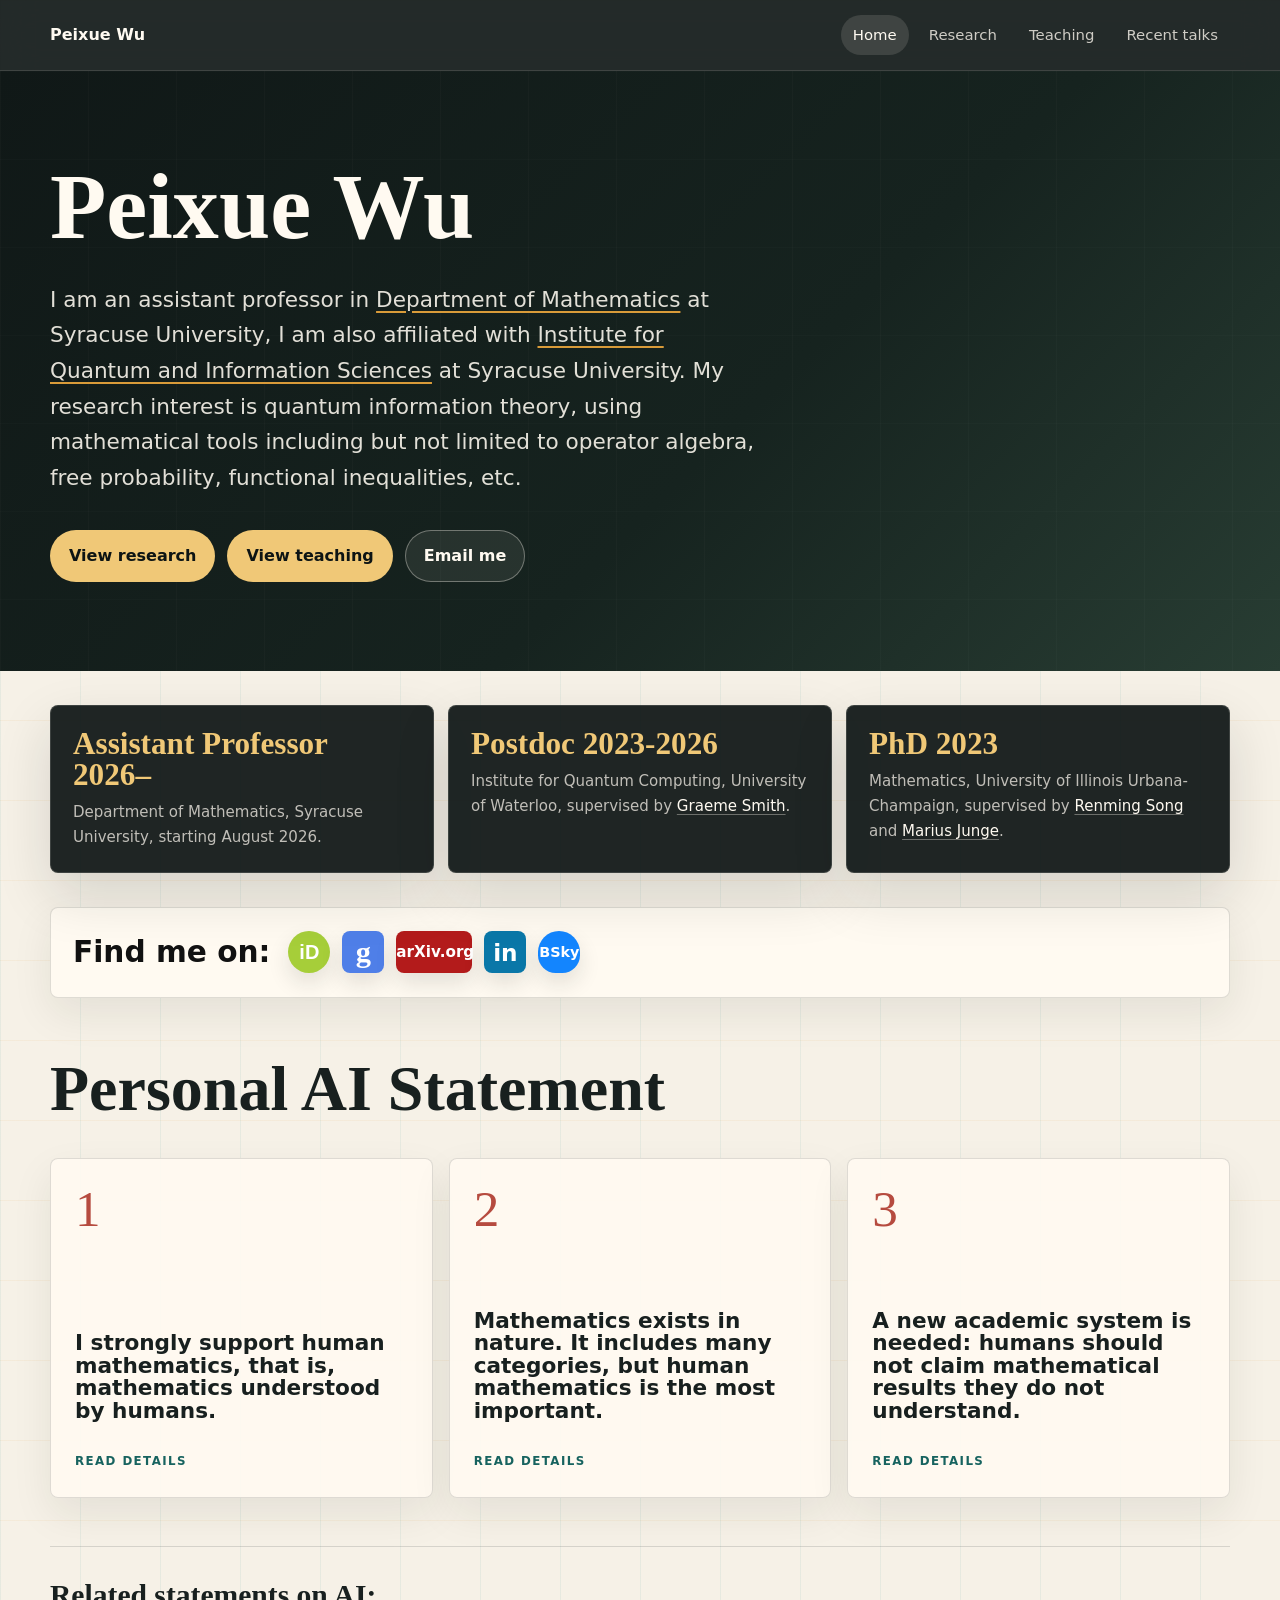
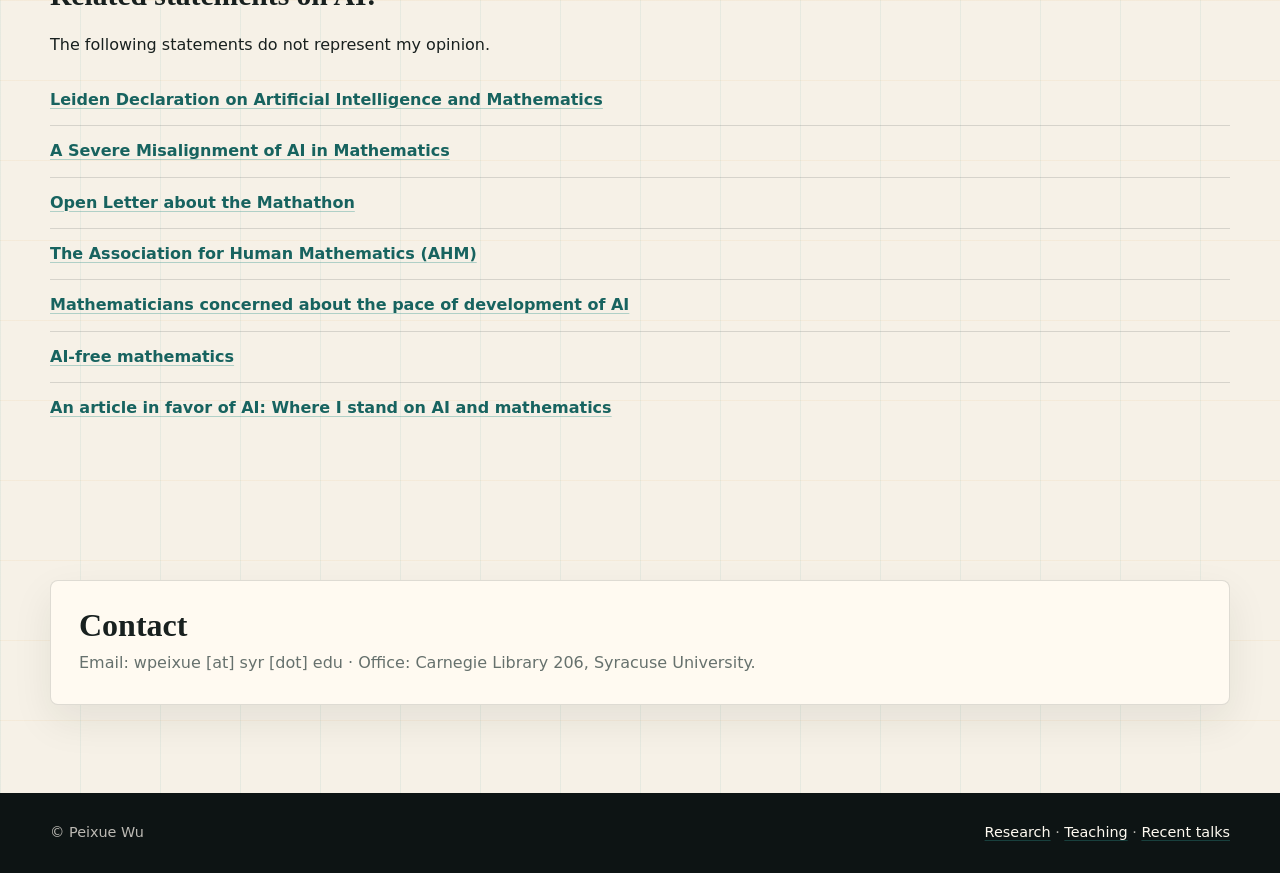
==== commit 620cac29: "Add files via upload" ====
--- a/index.html
+++ b/index.html
@@ -5,7 +5,7 @@
   <meta name="viewport" content="width=device-width, initial-scale=1">
   <meta name="description" content="Peixue Wu, assistant professor working in quantum information theory, noncommutative analysis, and probability theory.">
   <title>Peixue Wu</title>
-  <link rel="stylesheet" href="assets/site.css?v=20260826-2">
+  <link rel="stylesheet" href="assets/site.css?v=20261013-2">
   <script src="assets/site.js?v=20260826-2" defer></script>
 </head>
 <body>
@@ -29,7 +29,7 @@
         <div class="hero-inner">
           <h1>Peixue Wu</h1>
           <p class="hero-copy">
-            I am an assistant professor in Department of Mathematics at Syracuse University, I am also affiliated with Institute for Quantum and Information Sciences at Syracuse University. My research interest is quantum information theory, using mathematical tools including but not limited to operator algebra, free probability, functional inequalities, etc.
+            I am an assistant professor in <a href="https://artsandsciences.syracuse.edu/people/faculty/peixue-wu/" target="_blank" rel="noopener noreferrer">Department of Mathematics</a> at Syracuse University, I am also affiliated with <a href="https://quantum.syracuse.edu/" target="_blank" rel="noopener noreferrer">Institute for Quantum and Information Sciences</a> at Syracuse University. My research interest is quantum information theory, using mathematical tools including but not limited to operator algebra, free probability, functional inequalities, etc.
           </p>
           <div class="hero-actions" aria-label="Primary links">
             <a class="button primary" href="research.html">View research</a>
@@ -98,7 +98,7 @@
               </div>
               <div class="flip-card-face flip-card-back" aria-hidden="true">
                 <span class="back-label">Details</span>
-                <p>Other categories include, but are not limited to, mathematics generated by large language models and Lean-verified mathematics. Mathematics becomes human mathematics only after it is understood by humans.</p>
+                <p>Other categories include, but are not limited to, mathematics generated by large language models and Lean-verified mathematics. Mathematics becomes human mathematics only after it is understood by humans. AI tools can be used to enhance human mathematics.</p>
                 <span class="flip-prompt">Back to statement</span>
               </div>
             </div>
@@ -120,6 +120,34 @@
             </div>
           </article>
         </div>
+
+        <section class="related-statements" aria-labelledby="related-statements-title">
+          <h3 id="related-statements-title">Related statements on AI:</h3>
+          <p>The following statements do not represent my opinion.</p>
+          <ul class="statement-links">
+            <li>
+              <a href="https://leidendeclaration.ai/" target="_blank" rel="noopener noreferrer">Leiden Declaration on Artificial Intelligence and Mathematics</a>
+            </li>
+            <li>
+              <a href="https://mathandai.org/" target="_blank" rel="noopener noreferrer">A Severe Misalignment of AI in Mathematics</a>
+            </li>
+            <li>
+              <a href="https://proofsandprompts.com/2026/09/10/open-letter-about-the-mathathon/" target="_blank" rel="noopener noreferrer">Open Letter about the Mathathon</a>
+            </li>
+            <li>
+              <a href="https://www.ahmath.org/" target="_blank" rel="noopener noreferrer">The Association for Human Mathematics (AHM)</a>
+            </li>
+            <li>
+              <a href="https://docs.google.com/document/d/1N6ThWhupvmH0ofSnaxqnLEMfSTQX5cTLyTMYG27ID-w/edit" target="_blank" rel="noopener noreferrer">Mathematicians concerned about the pace of development of AI</a>
+            </li>
+            <li>
+              <a href="https://www.begin-proof.com/" target="_blank" rel="noopener noreferrer">AI-free mathematics</a>
+            </li>
+            <li>
+              <a href="https://mingchenxia.github.io/ai-and-mathematics.html" target="_blank" rel="noopener noreferrer">An article in favor of AI: Where I stand on AI and mathematics</a>
+            </li>
+          </ul>
+        </section>
       </section>
 
       <section class="section tight">
--- a/assets/site.css
+++ b/assets/site.css
@@ -169,6 +169,16 @@
   font-size: clamp(1.08rem, 2vw, 1.35rem);
 }
 
+.hero-copy a {
+  color: inherit;
+  text-decoration-color: var(--gold);
+}
+
+.hero-copy a:hover,
+.hero-copy a:focus-visible {
+  color: var(--gold);
+}
+
 .hero-actions {
   display: flex;
   flex-wrap: wrap;
@@ -502,6 +512,58 @@
   }
 }
 
+.related-statements {
+  margin-top: 48px;
+  padding-top: 30px;
+  border-top: 1px solid var(--line);
+}
+
+.related-statements h3 {
+  margin: 0 0 18px;
+  font-family: Georgia, "Times New Roman", serif;
+  font-size: clamp(1.5rem, 3vw, 1.85rem);
+  line-height: 1.25;
+}
+
+.statement-links {
+  margin: 0;
+  padding: 0;
+  list-style: none;
+}
+
+.statement-links li {
+  display: flex;
+  align-items: baseline;
+  justify-content: space-between;
+  flex-wrap: wrap;
+  column-gap: 28px;
+  row-gap: 4px;
+  padding: 12px 0;
+  border-bottom: 1px solid var(--line);
+}
+
+.statement-links li:last-child {
+  border-bottom: 0;
+}
+
+.statement-links a {
+  min-width: 0;
+  font-weight: 600;
+  overflow-wrap: anywhere;
+}
+
+.statement-links a:focus-visible {
+  outline: 2px solid var(--teal-dark);
+  outline-offset: 4px;
+  border-radius: 2px;
+}
+
+.statement-links time {
+  color: var(--muted);
+  font-size: 0.9rem;
+  white-space: nowrap;
+}
+
 .split-band {
   background: var(--night);
   color: #fffaf1;
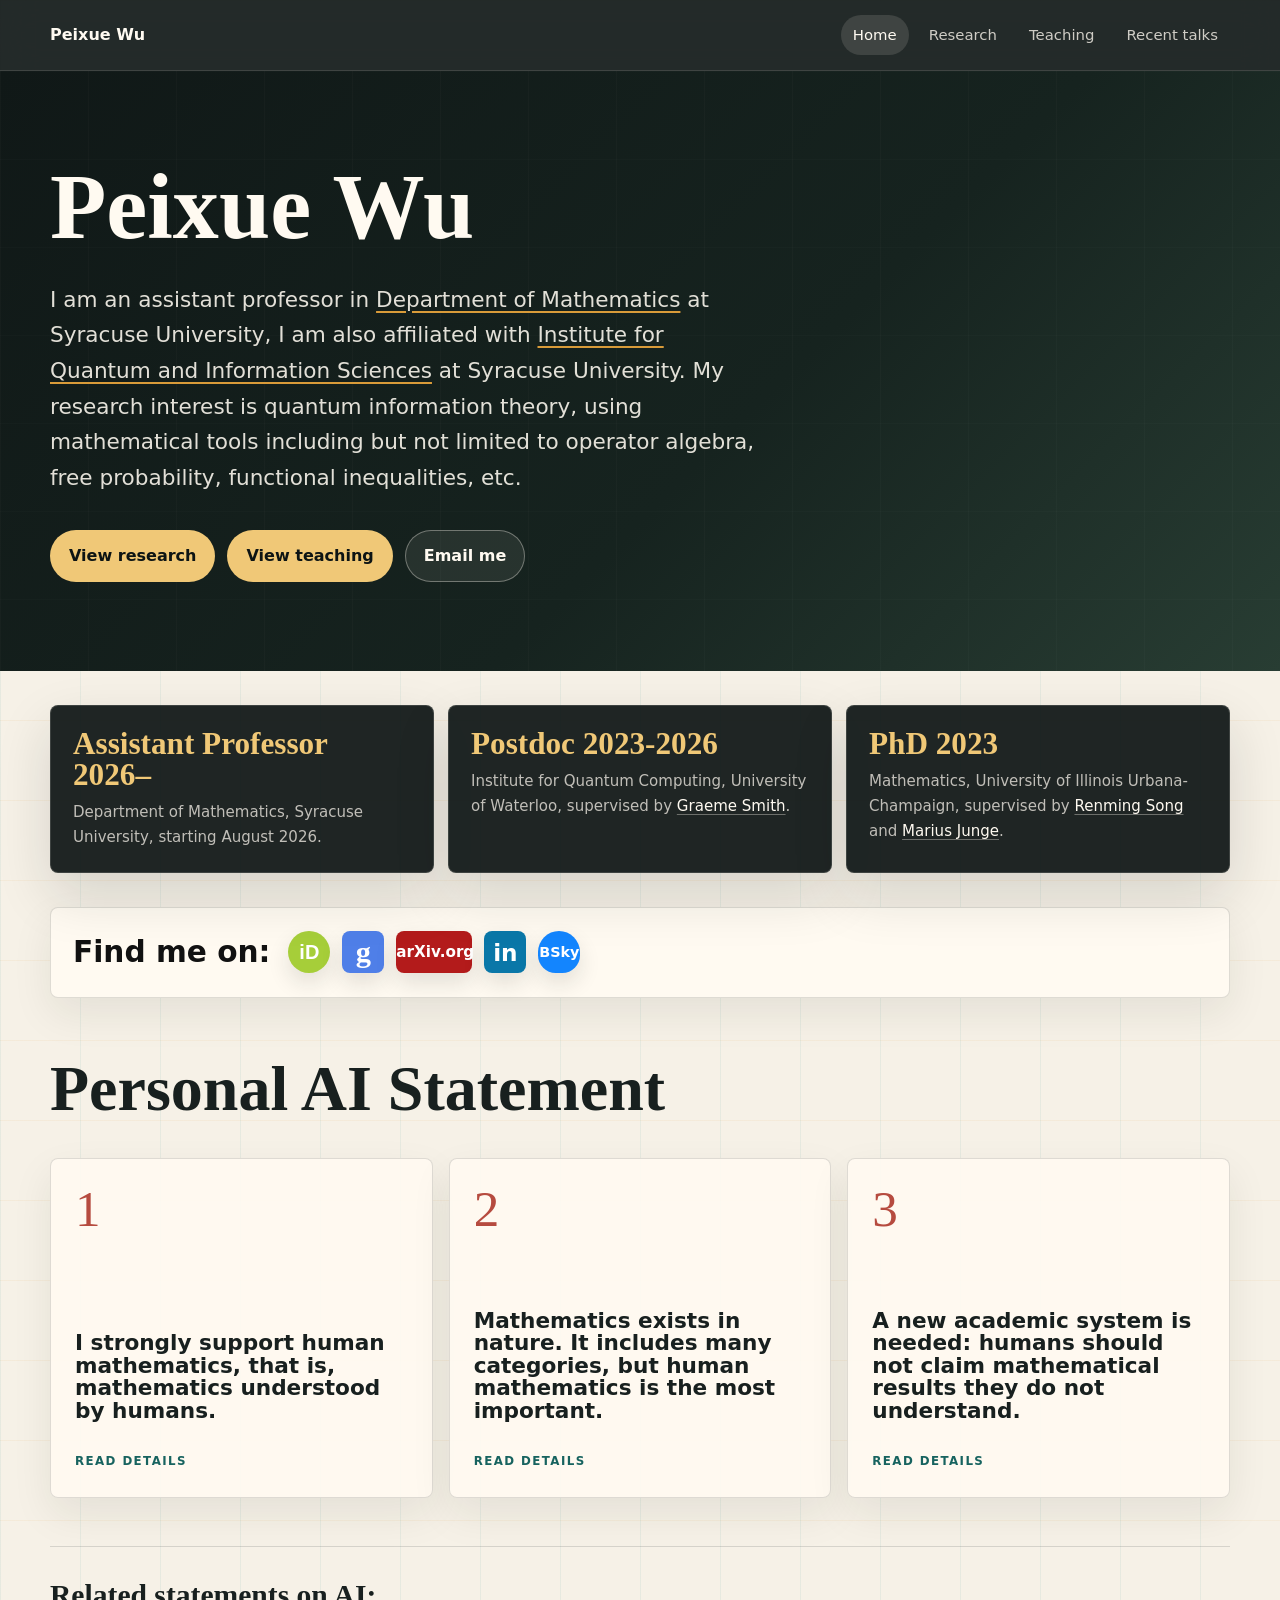
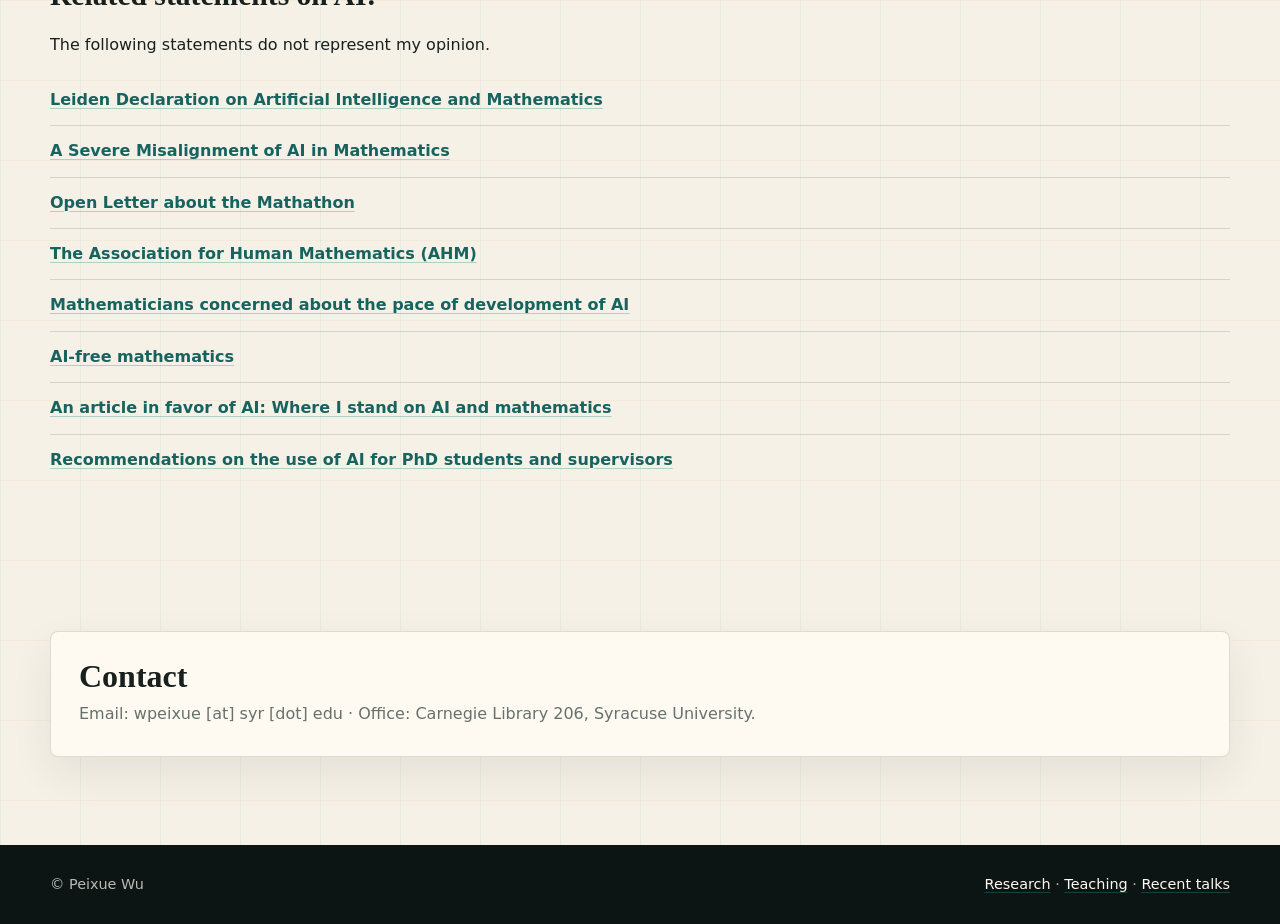
==== commit a570ceec: "Add AI recommendations for PhD students and supervisors" ====
--- a/index.html
+++ b/index.html
@@ -146,6 +146,9 @@
             <li>
               <a href="https://mingchenxia.github.io/ai-and-mathematics.html" target="_blank" rel="noopener noreferrer">An article in favor of AI: Where I stand on AI and mathematics</a>
             </li>
+            <li>
+              <a href="https://proofsandprompts.com/2026/10/19/recommendations-on-the-use-of-ai-for-phd-students-and-supervisors/#a2626481-887f-4dfb-b107-e1b40917c229" target="_blank" rel="noopener noreferrer">Recommendations on the use of AI for PhD students and supervisors</a>
+            </li>
           </ul>
         </section>
       </section>
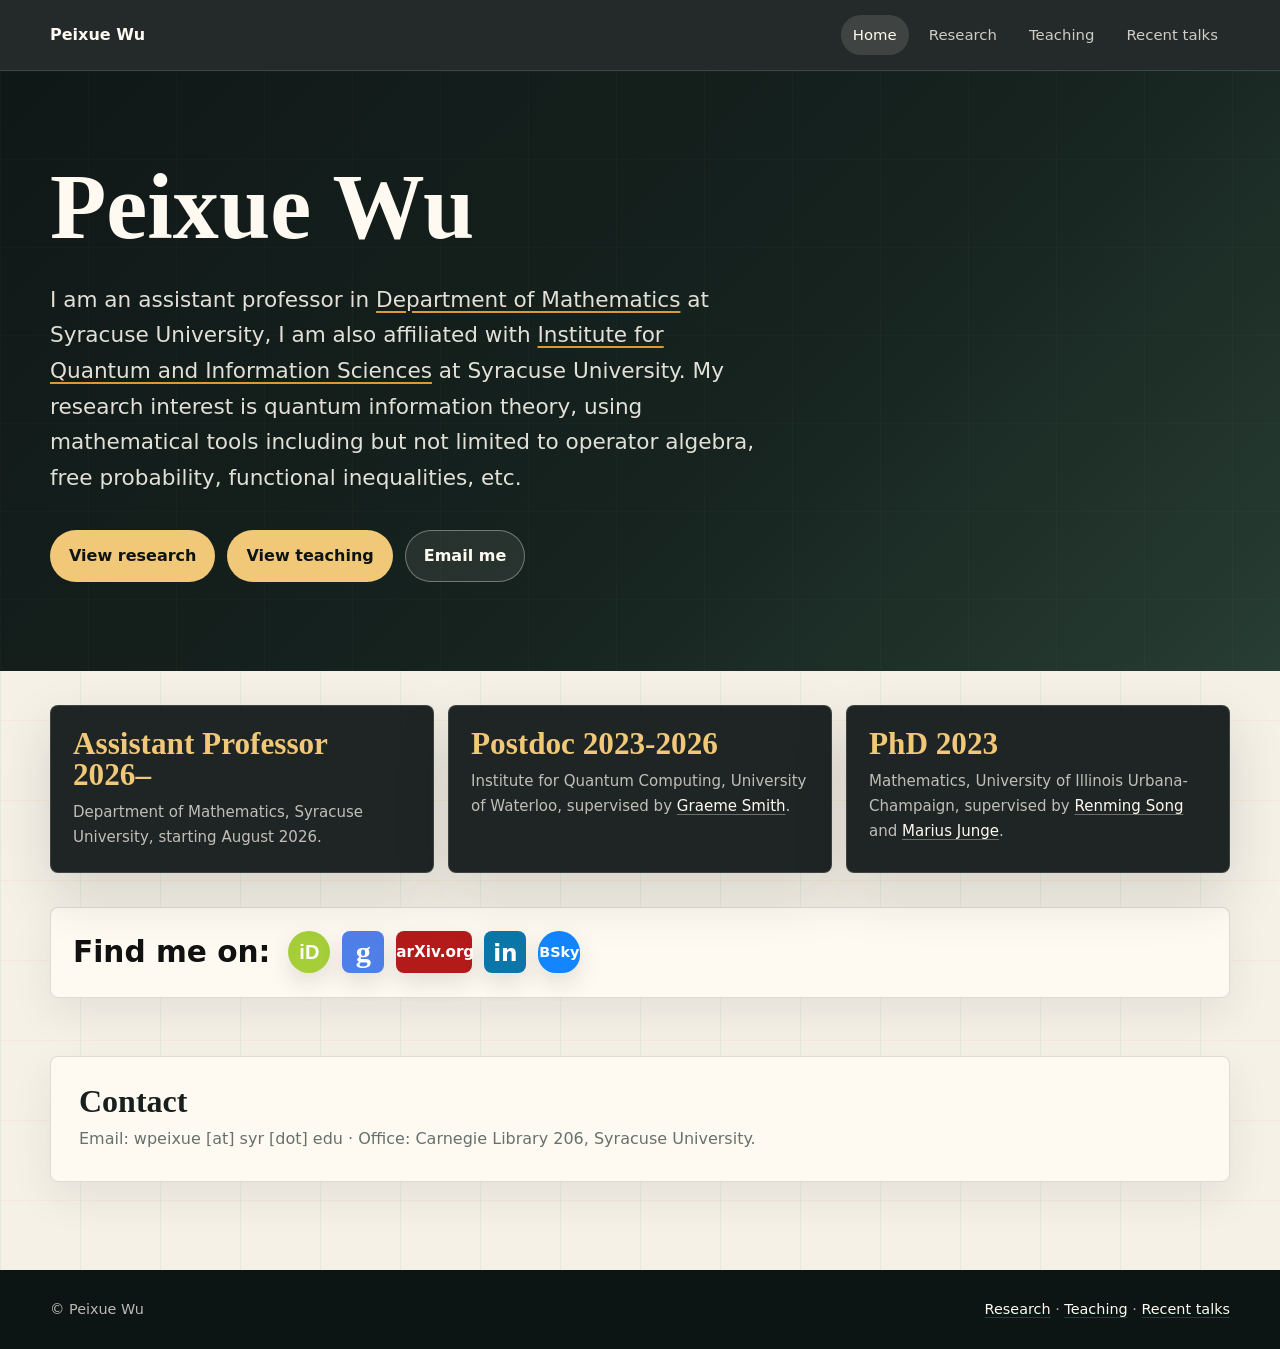
==== commit e5838052: "Simplify research article link and remove AI-related content" ====
--- a/index.html
+++ b/index.html
@@ -66,94 +66,6 @@
       </section>
 
       <section class="section tight">
-        <div class="section-header compact">
-          <h2>Personal AI Statement</h2>
-        </div>
-
-        <div class="feature-grid" aria-label="Personal AI statements">
-          <article class="feature-card flip-card" role="button" tabindex="0" aria-pressed="false">
-            <div class="flip-card-inner">
-              <div class="flip-card-face flip-card-front">
-                <div class="number">1</div>
-                <div>
-                  <h3>I strongly support human mathematics, that is, mathematics understood by humans.</h3>
-                  <span class="flip-prompt">Read details</span>
-                </div>
-              </div>
-              <div class="flip-card-face flip-card-back" aria-hidden="true">
-                <span class="back-label">Details</span>
-                <p>Human mathematicians should play the dominant role in socializing mathematics, even if AI becomes better at solving mathematical problems.</p>
-                <span class="flip-prompt">Back to statement</span>
-              </div>
-            </div>
-          </article>
-          <article class="feature-card flip-card" role="button" tabindex="0" aria-pressed="false">
-            <div class="flip-card-inner">
-              <div class="flip-card-face flip-card-front">
-                <div class="number">2</div>
-                <div>
-                  <h3>Mathematics exists in nature. It includes many categories, but human mathematics is the most important.</h3>
-                  <span class="flip-prompt">Read details</span>
-                </div>
-              </div>
-              <div class="flip-card-face flip-card-back" aria-hidden="true">
-                <span class="back-label">Details</span>
-                <p>Other categories include, but are not limited to, mathematics generated by large language models and Lean-verified mathematics. Mathematics becomes human mathematics only after it is understood by humans. AI tools can be used to enhance human mathematics.</p>
-                <span class="flip-prompt">Back to statement</span>
-              </div>
-            </div>
-          </article>
-          <article class="feature-card flip-card" role="button" tabindex="0" aria-pressed="false">
-            <div class="flip-card-inner">
-              <div class="flip-card-face flip-card-front">
-                <div class="number">3</div>
-                <div>
-                  <h3>A new academic system is needed: humans should not claim mathematical results they do not understand.</h3>
-                  <span class="flip-prompt">Read details</span>
-                </div>
-              </div>
-              <div class="flip-card-face flip-card-back" aria-hidden="true">
-                <span class="back-label">Details</span>
-                <p>The current system rewards people for stronger publications, but this system will not work when AI can directly produce strong mathematical results. We should reward humans who understand, communicate, and socialize mathematics.</p>
-                <span class="flip-prompt">Back to statement</span>
-              </div>
-            </div>
-          </article>
-        </div>
-
-        <section class="related-statements" aria-labelledby="related-statements-title">
-          <h3 id="related-statements-title">Related statements on AI:</h3>
-          <p>The following statements do not represent my opinion.</p>
-          <ul class="statement-links">
-            <li>
-              <a href="https://leidendeclaration.ai/" target="_blank" rel="noopener noreferrer">Leiden Declaration on Artificial Intelligence and Mathematics</a>
-            </li>
-            <li>
-              <a href="https://mathandai.org/" target="_blank" rel="noopener noreferrer">A Severe Misalignment of AI in Mathematics</a>
-            </li>
-            <li>
-              <a href="https://proofsandprompts.com/2026/09/10/open-letter-about-the-mathathon/" target="_blank" rel="noopener noreferrer">Open Letter about the Mathathon</a>
-            </li>
-            <li>
-              <a href="https://www.ahmath.org/" target="_blank" rel="noopener noreferrer">The Association for Human Mathematics (AHM)</a>
-            </li>
-            <li>
-              <a href="https://docs.google.com/document/d/1N6ThWhupvmH0ofSnaxqnLEMfSTQX5cTLyTMYG27ID-w/edit" target="_blank" rel="noopener noreferrer">Mathematicians concerned about the pace of development of AI</a>
-            </li>
-            <li>
-              <a href="https://www.begin-proof.com/" target="_blank" rel="noopener noreferrer">AI-free mathematics</a>
-            </li>
-            <li>
-              <a href="https://mingchenxia.github.io/ai-and-mathematics.html" target="_blank" rel="noopener noreferrer">An article in favor of AI: Where I stand on AI and mathematics</a>
-            </li>
-            <li>
-              <a href="https://proofsandprompts.com/2026/10/19/recommendations-on-the-use-of-ai-for-phd-students-and-supervisors/#a2626481-887f-4dfb-b107-e1b40917c229" target="_blank" rel="noopener noreferrer">Recommendations on the use of AI for PhD students and supervisors</a>
-            </li>
-          </ul>
-        </section>
-      </section>
-
-      <section class="section tight">
         <div class="contact-panel">
           <div>
             <h2>Contact</h2>
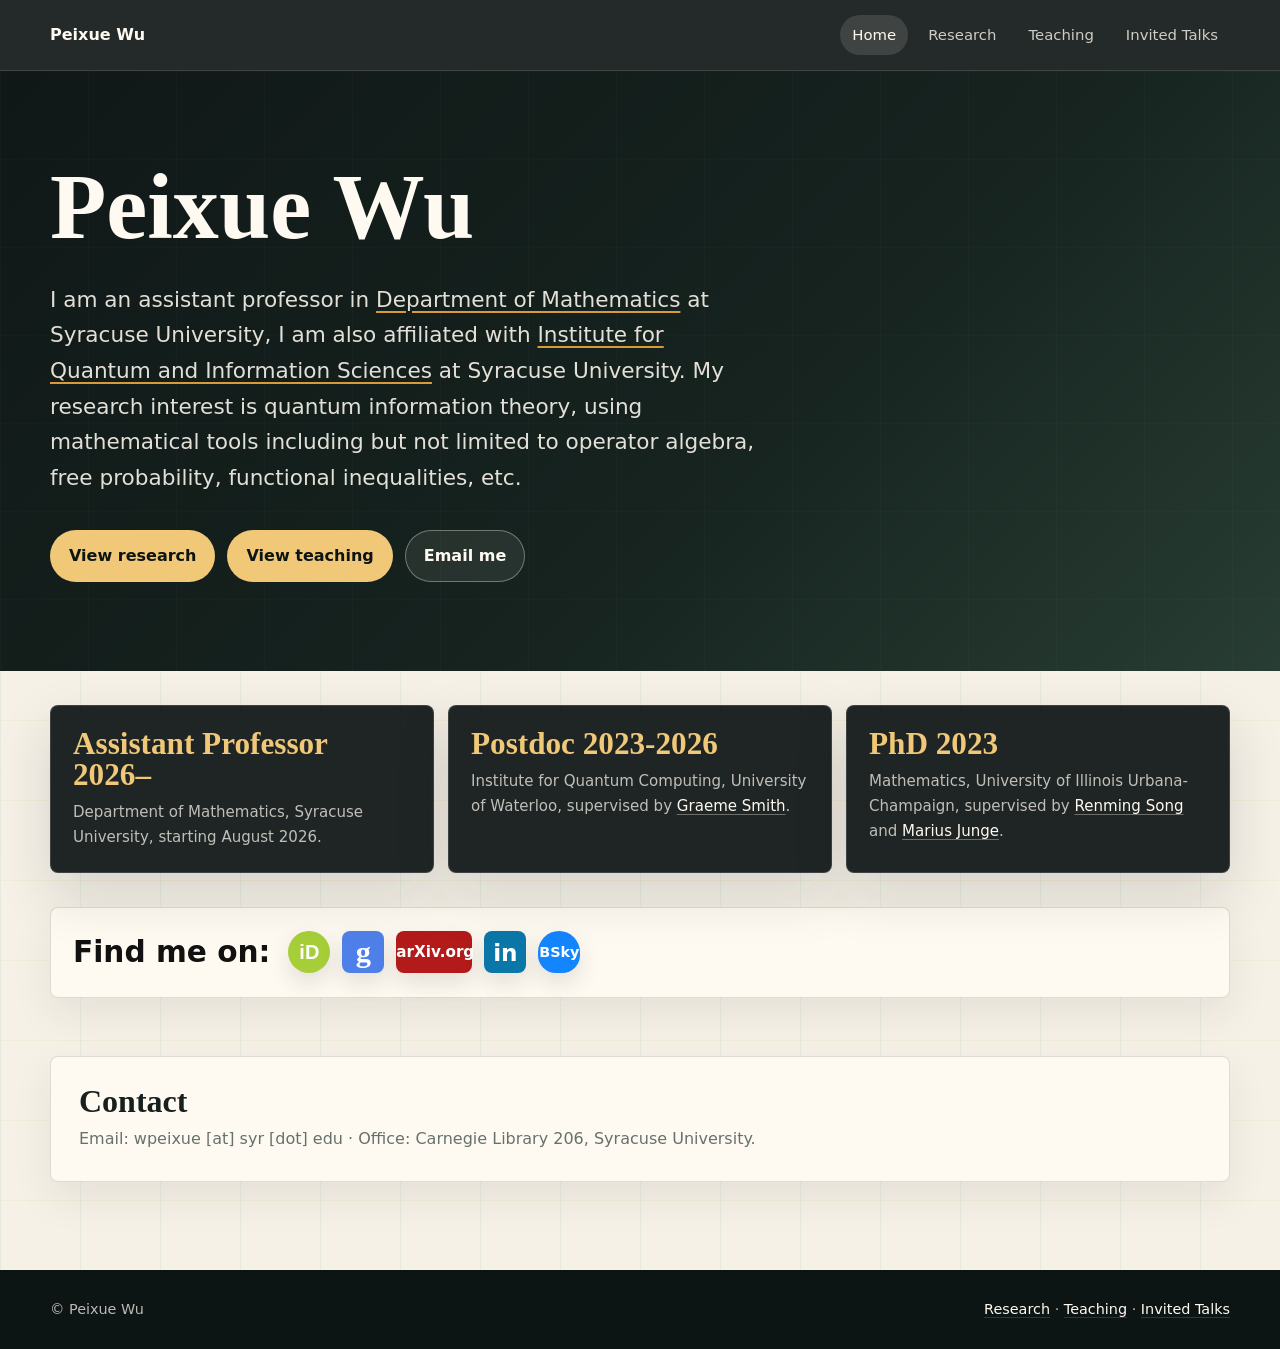
==== commit 5b8b902a: "Add August and October 2026 talks and rename Invited Talks" ====
--- a/index.html
+++ b/index.html
@@ -19,7 +19,7 @@
           <a href="index.html" aria-current="page">Home</a>
           <a href="research.html">Research</a>
           <a href="teaching.html">Teaching</a>
-          <a href="talks.html">Recent talks</a>
+          <a href="talks.html">Invited Talks</a>
         </div>
       </nav>
     </header>
@@ -78,7 +78,7 @@
     <footer class="footer">
       <div class="footer-inner">
         <span>&copy; Peixue Wu</span>
-        <span><a href="research.html">Research</a> &middot; <a href="teaching.html">Teaching</a> &middot; <a href="talks.html">Recent talks</a></span>
+        <span><a href="research.html">Research</a> &middot; <a href="teaching.html">Teaching</a> &middot; <a href="talks.html">Invited Talks</a></span>
       </div>
     </footer>
   </div>
